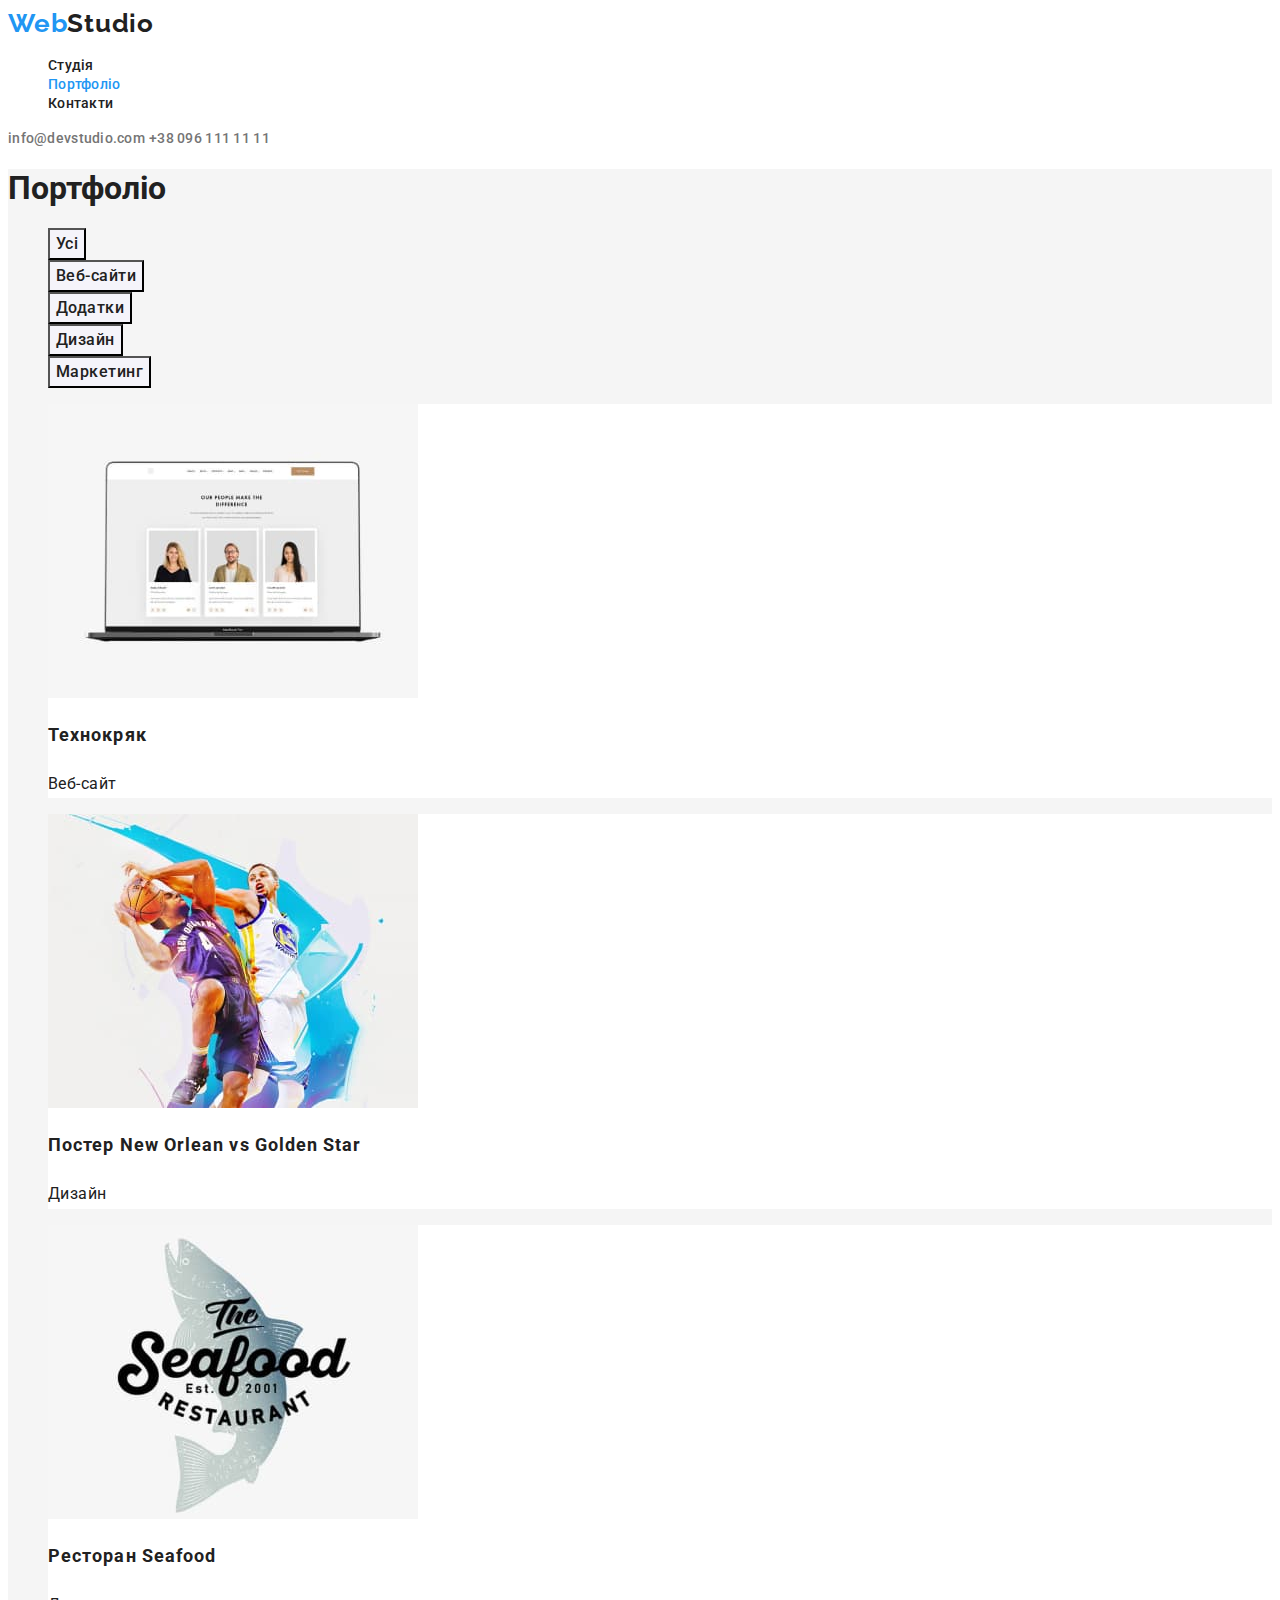
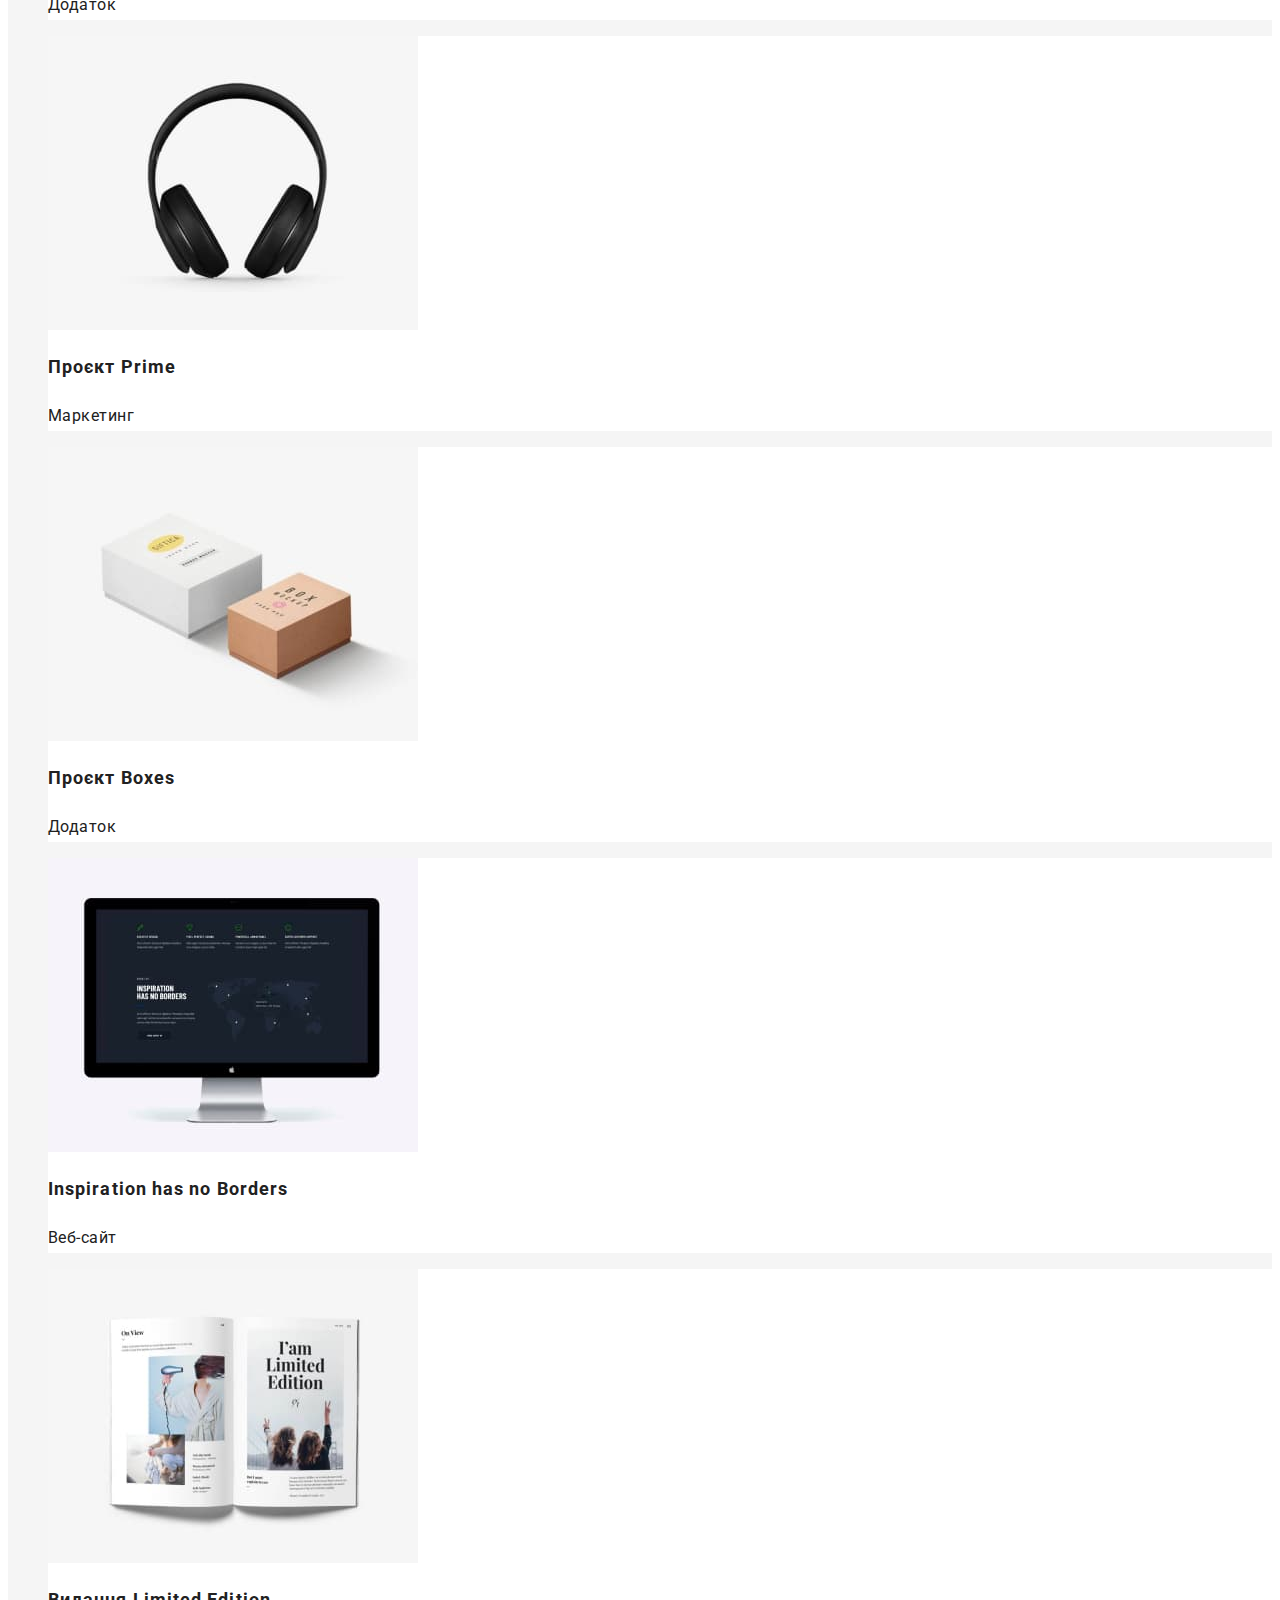
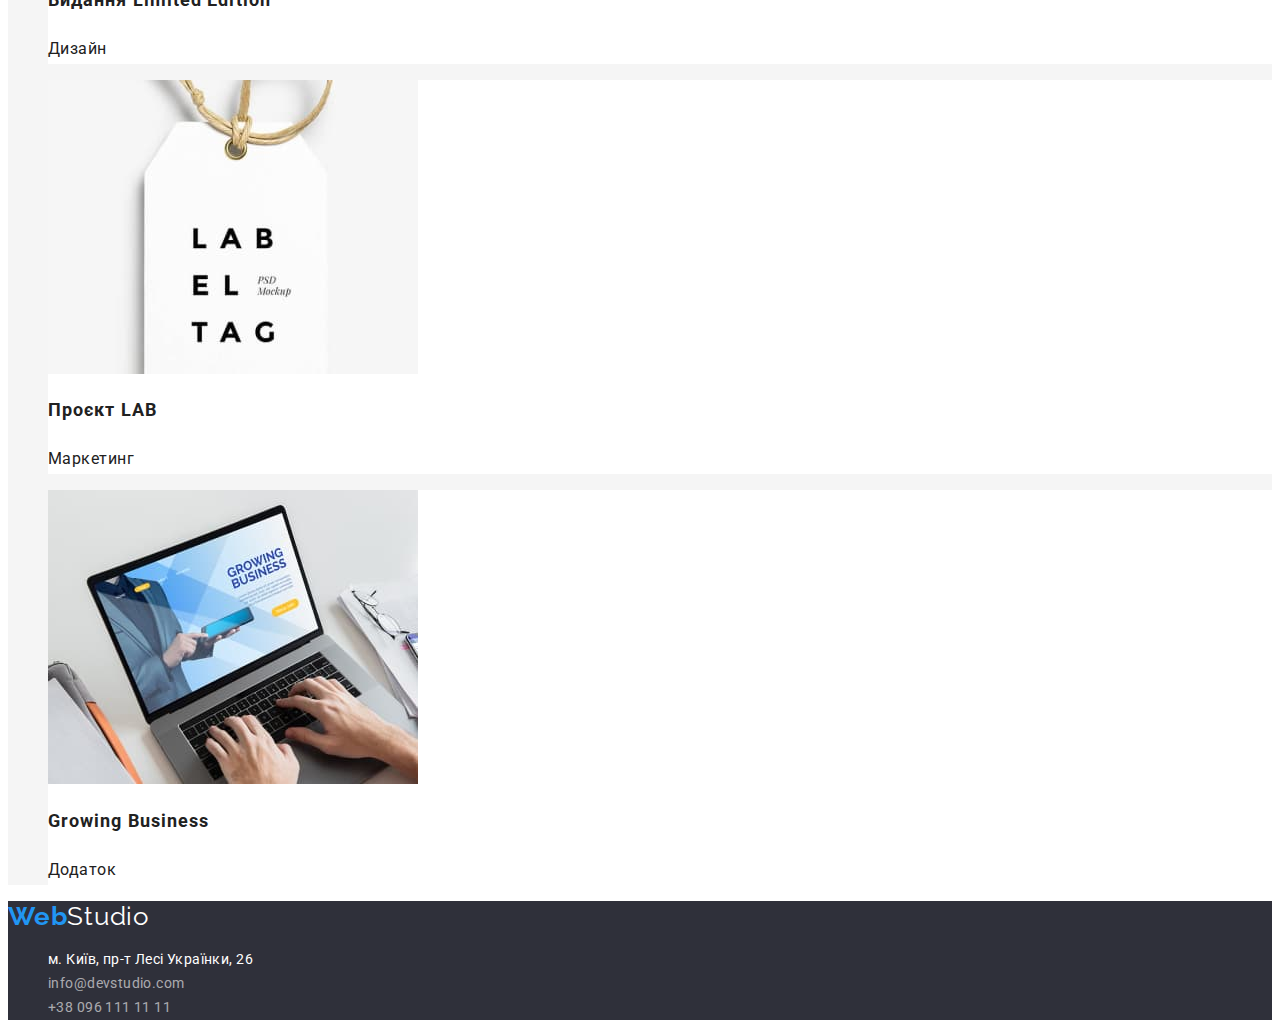
==== portfolio.html @ 48632996 "clone repository" ====
<!DOCTYPE html>
<html lang="uk">
  <head>
    <meta charset="UTF-8" />
    <meta http-equiv="X-UA-Compatible" content="IE=edge" />
    <meta name="viewport" content="width=device-width, initial-scale=1.0" />
    <link rel="preconnect" href="https://fonts.googleapis.com" />
    <link rel="preconnect" href="https://fonts.gstatic.com" crossorigin />
    <link
      href="https://fonts.googleapis.com/css2?family=Raleway:wght@700&family=Roboto:wght@400;500;700;900&display=swap"
      rel="stylesheet"
    />
    <link rel="stylesheet" href="./css/styles.css" />
    <title>Портфоліо</title>
  </head>
  <body>
    <header>
      <nav>
        <a lang="en" class="header-logo link" href="./index.html"
          ><span class="logo">Web</span>Studio</a
        >
        <ul class="list">
          <li><a class="nav-link link" href="./index.html">Студія</a></li>
          <li><a class="nav-link link current" href="./portfolio.html">Портфоліо</a></li>
          <li><a class="nav-link link" href="">Контакти</a></li>
        </ul>
      </nav>
      <a class="header-address link" href="mailto:info@devstudio.com">info@devstudio.com</a>
      <a class="header-address link" href="tel:+380961111111">+38 096 111 11 11</a>
    </header>

    <main>
      <section class="portfolio-page">
        <h1>Портфоліо</h1>
        <ul class="list">
          <li><button class="portfolio-btn" type="button">Усі</button></li>
          <li><button class="portfolio-btn" type="button">Веб-сайти</button></li>
          <li><button class="portfolio-btn" type="button">Додатки</button></li>
          <li><button class="portfolio-btn" type="button">Дизайн</button></li>
          <li><button class="portfolio-btn" type="button">Маркетинг</button></li>
        </ul>

        <ul class="list">
          <li class="portfolio-item">
            <img src="./images/portfolioimg1.jpg" alt="" width="370" />
            <h2 class="portfolio-tittle">Технокряк</h2>
            <p class="portfolio-text">Веб-сайт</p>
          </li>
          <li class="portfolio-item">
            <img src="./images/portfolioimg2.jpg" alt="" width="370" />
            <h2 class="portfolio-tittle">Постер New Orlean vs Golden Star</h2>
            <p class="portfolio-text">Дизайн</p>
          </li>
          <li class="portfolio-item">
            <img src="./images/portfolioimg3.jpg" alt="" width="370" />
            <h2 class="portfolio-tittle">Ресторан Seafood</h2>
            <p class="portfolio-text">Додаток</p>
          </li>
          <li class="portfolio-item">
            <img src="./images/portfolioimg4.jpg" alt="" width="370" />
            <h2 class="portfolio-tittle">Проєкт Prime</h2>
            <p class="portfolio-text">Маркетинг</p>
          </li>
          <li class="portfolio-item">
            <img src="./images/portfolioimg5.jpg" alt="" width="370" />
            <h2 class="portfolio-tittle">Проєкт Boxes</h2>
            <p class="portfolio-text">Додаток</p>
          </li>
          <li class="portfolio-item">
            <img src="./images/portfolioimg6.jpg" alt="" width="370" />
            <h2 class="portfolio-tittle">Inspiration has no Borders</h2>
            <p class="portfolio-text">Веб-сайт</p>
          </li>
          <li class="portfolio-item">
            <img src="./images/portfolioimg7.jpg" alt="" width="370" />
            <h2 class="portfolio-tittle">Видання Limited Edition</h2>
            <p class="portfolio-text">Дизайн</p>
          </li>
          <li class="portfolio-item">
            <img src="./images/portfolioimg8.jpg" alt="" width="370" />
            <h2 class="portfolio-tittle">Проєкт LAB</h2>
            <p class="portfolio-text">Маркетинг</p>
          </li>
          <li class="portfolio-item">
            <img src="./images/portfolioimg9.jpg" alt="" width="370" />
            <h2 class="portfolio-tittle">Growing Business</h2>
            <p class="portfolio-text">Додаток</p>
          </li>
        </ul>
      </section>
    </main>

    <footer class="footer">
      <a lang="en" class="footer-logo link" href="./index.html"
        ><span class="logo">Web</span>Studio</a
      >
      <address>
        <ul class="list">
          <li>
            <a
              class="address link"
              href="https://goo.gl/maps/CPtrU1FHBa2aNyZL9"
              target="_blank"
              rel="noopener noreferrer nofollow"
              >м. Київ, пр-т Лесі Українки, 26</a
            >
          </li>
          <li>
            <a class="contact-link link" href="mailto:info@devstudio.com">info@devstudio.com</a>
          </li>
          <li><a class="contact-link link" href="tel:+380961111111">+38 096 111 11 11</a></li>
        </ul>
      </address>
    </footer>
  </body>
</html>
---- css/styles.css ----
:root {
  --primary-background-color: #ffffff;
  --secondary-background-color: #2f303a;
  --tertiary-background-color: #f5f4fa;

  --primary-text-color: #212121;
  --secondary-text-color: #757575;

  --accent-background-color: #2196f3;
  --accent-text-color: #2196f3;
}

body {
  font-family: 'Roboto', sans-serif;
  background-color: var(--primary-background-color);
  color: var(--primary-text-color);
}

.link {
  text-decoration: none;
}

.list {
  list-style-type: none;
}

/* HEADER */
/* Logo */
.logo {
  font-family: 'Raleway';
  font-weight: 700;
  font-size: 26px;
  line-height: 1.2;
  letter-spacing: 0.03em;
  color: var(--accent-text-color);
}

.header-logo {
  font-family: 'Raleway';
  font-weight: 700;
  font-size: 26px;
  line-height: 1.2;
  letter-spacing: 0.03em;
  color: var(--primary-text-color);
}

/* Nav */
.nav-link {
  font-weight: 500;
  font-size: 14px;
  line-height: 1.14;
  letter-spacing: 0.02em;
  color: var(--primary-text-color);
}

.nav-link:hover,
.nav-link:focus {
  color: var(--accent-text-color);
}

.nav-link.current {
  color: var(--accent-text-color);
}

.header-address {
  font-weight: 500;
  font-size: 14px;
  line-height: 1.14;
  letter-spacing: 0.02em;
  color: var(--secondary-text-color);
}

.header-address:hover,
.header-address:focus {
  color: var(--accent-text-color);
}

/* MAIN */
.title {
  font-size: 36px;
  line-height: 1.17;
  text-align: center;
  letter-spacing: 0.03em;
}

/* Hero selection */
.hero {
  background-color: var(--secondary-background-color);
}

.hero-title {
  font-weight: 900;
  font-size: 44px;
  line-height: 1.36;
  text-align: center;
  letter-spacing: 0.06em;
  color: #ffffff;
}

.hero-button {
  font-family: 'Roboto';
  font-weight: 700;
  font-size: 16px;
  line-height: 1.87;
  align-items: center;
  text-align: center;
  letter-spacing: 0.06em;
  background-color: var(--accent-background-color);
  color: #ffffff;
  cursor: pointer;
}

/* Features */
.list-title {
  font-size: 14px;
  line-height: 1.14;
  letter-spacing: 0.03em;
  color: var(--primary-text-color);
}

.list-text {
  font-size: 14px;
  line-height: 1.7;
  letter-spacing: 0.03em;
  color: var(--secondary-text-color);
}

/* Team */
.team {
  background-color: var(--tertiary-background-color);
}

.item {
  background-color: var(--primary-background-color);
}

.item-title {
  font-weight: 500;
  font-size: 16px;
  line-height: 1.19;
  text-align: center;
  letter-spacing: 0.03em;
  color: var(--primary-text-color);
}

.item-text {
  font-size: 16px;
  line-height: 1.19;
  text-align: center;
  letter-spacing: 0.03em;
  color: var(--secondary-text-color);
}

/* FOOTER */
.footer {
  background-color: var(--secondary-background-color);
}

/* Logo */
.footer-logo {
  font-family: 'Raleway';
  font-size: 26px;
  line-height: 1.2;
  letter-spacing: 0.03em;
  color: #ffffff;
}

/* Address */
.address {
  font-style: normal;
  font-size: 14px;
  line-height: 1.7;
  letter-spacing: 0.03em;
  color: #ffffff;
}

.contact-link {
  font-family: 'Roboto';
  font-style: normal;
  font-weight: 400;
  font-size: 14px;
  line-height: 1.7;
  letter-spacing: 0.03em;
  color: rgba(255, 255, 255, 0.6);
}
.contact-link:hover,
.contact-link:focus {
  font-style: normal;
  font-size: 14px;
  line-height: 1.7;
  letter-spacing: 0.03em;
  color: var(--accent-text-color);
}

/* PORTFOLIO-PAGE */
.portfolio-page {
  background-color: #f5f5f5;
}

/* portf-btn */
.portfolio-btn {
  font-family: 'Roboto';
  font-weight: 500;
  font-size: 16px;
  line-height: 1.62;
  text-align: center;
  letter-spacing: 0.03em;
  background-color: #f5f4fa;
  color: var(--primary-text-color);
  cursor: pointer;
}

.portfolio-btn:hover,
.portfolio-btn:focus {
  font-size: 16px;
  line-height: 1.62;
  text-align: center;
  letter-spacing: 0.03em;
  background-color: var(--accent-background-color);
  color: #ffffff;
  cursor: pointer;
}

.portfolio-item {
  background-color: var(--primary-background-color);
}

.portfolio-tittle {
  font-size: 18px;
  line-height: 2;
  letter-spacing: 0.06em;
}

.portfolio-text {
  font-size: 16px;
  line-height: 1.87;
  letter-spacing: 0.03em;
}
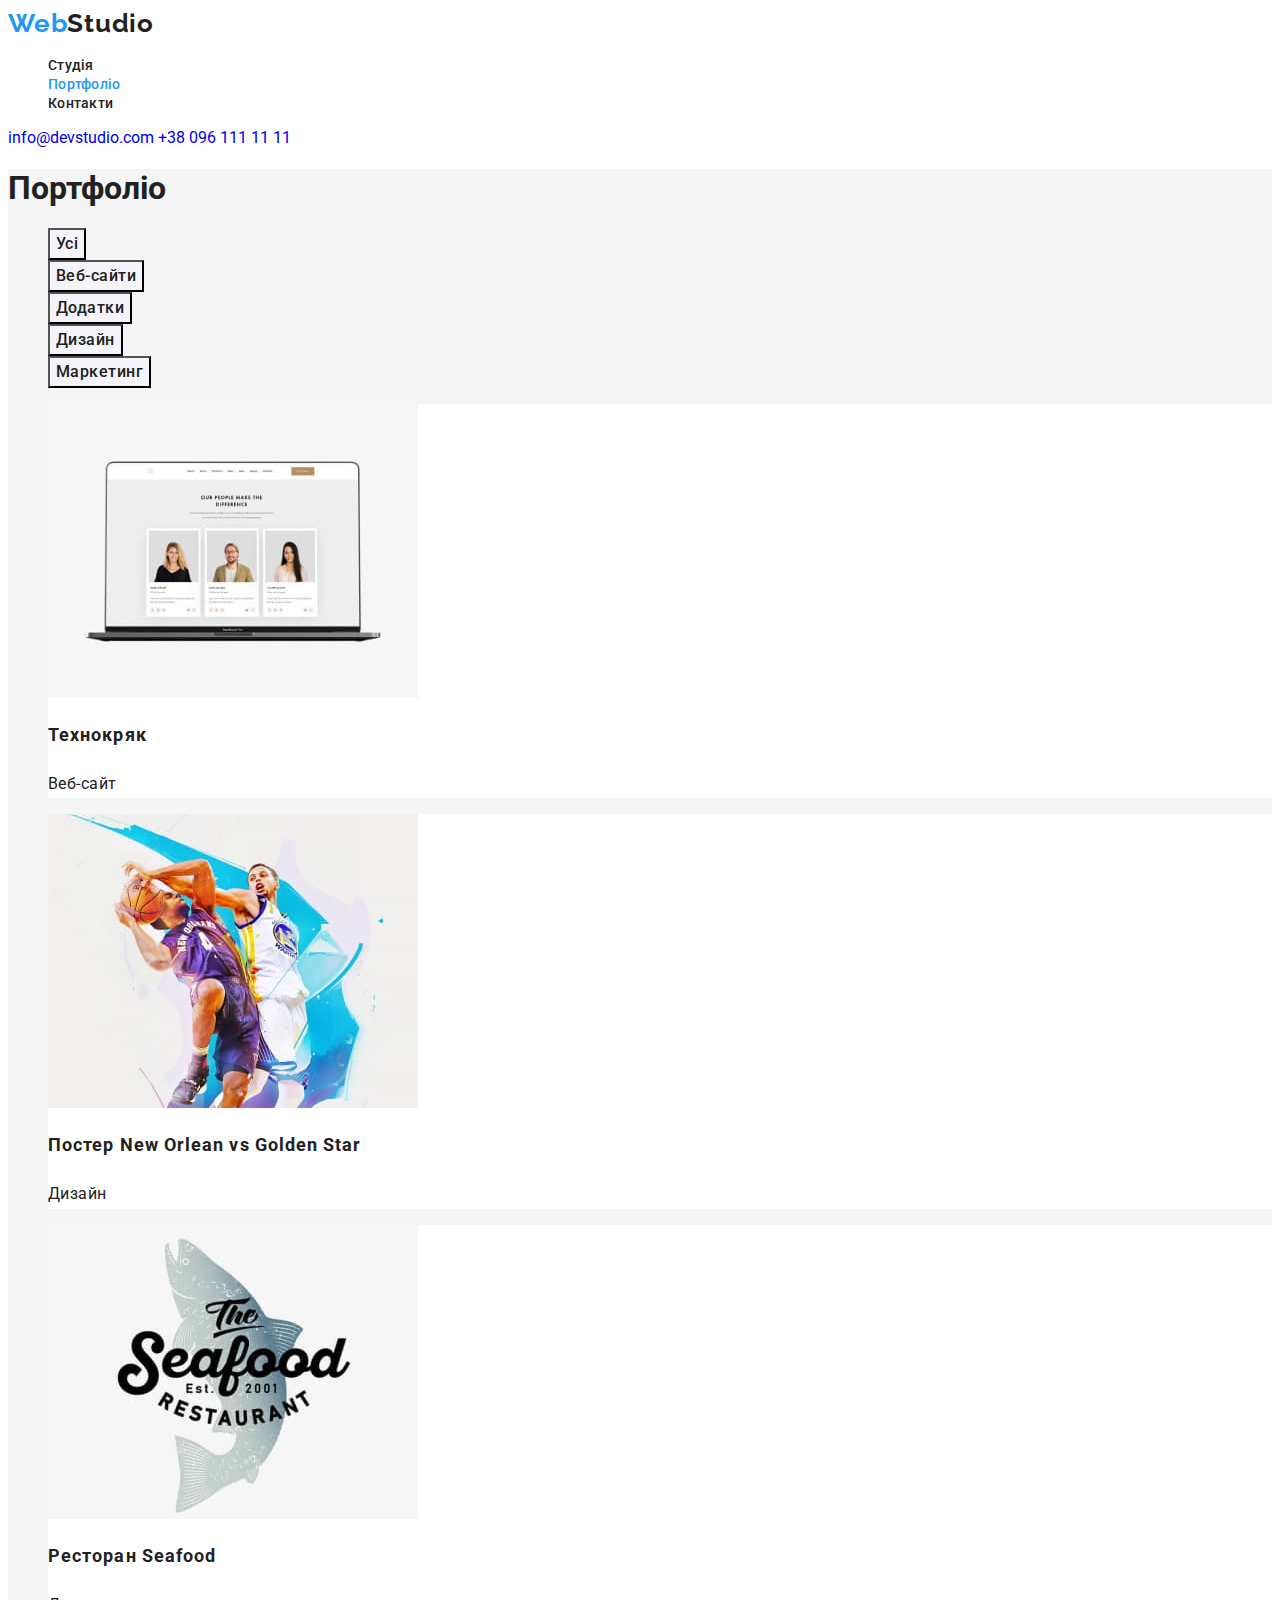
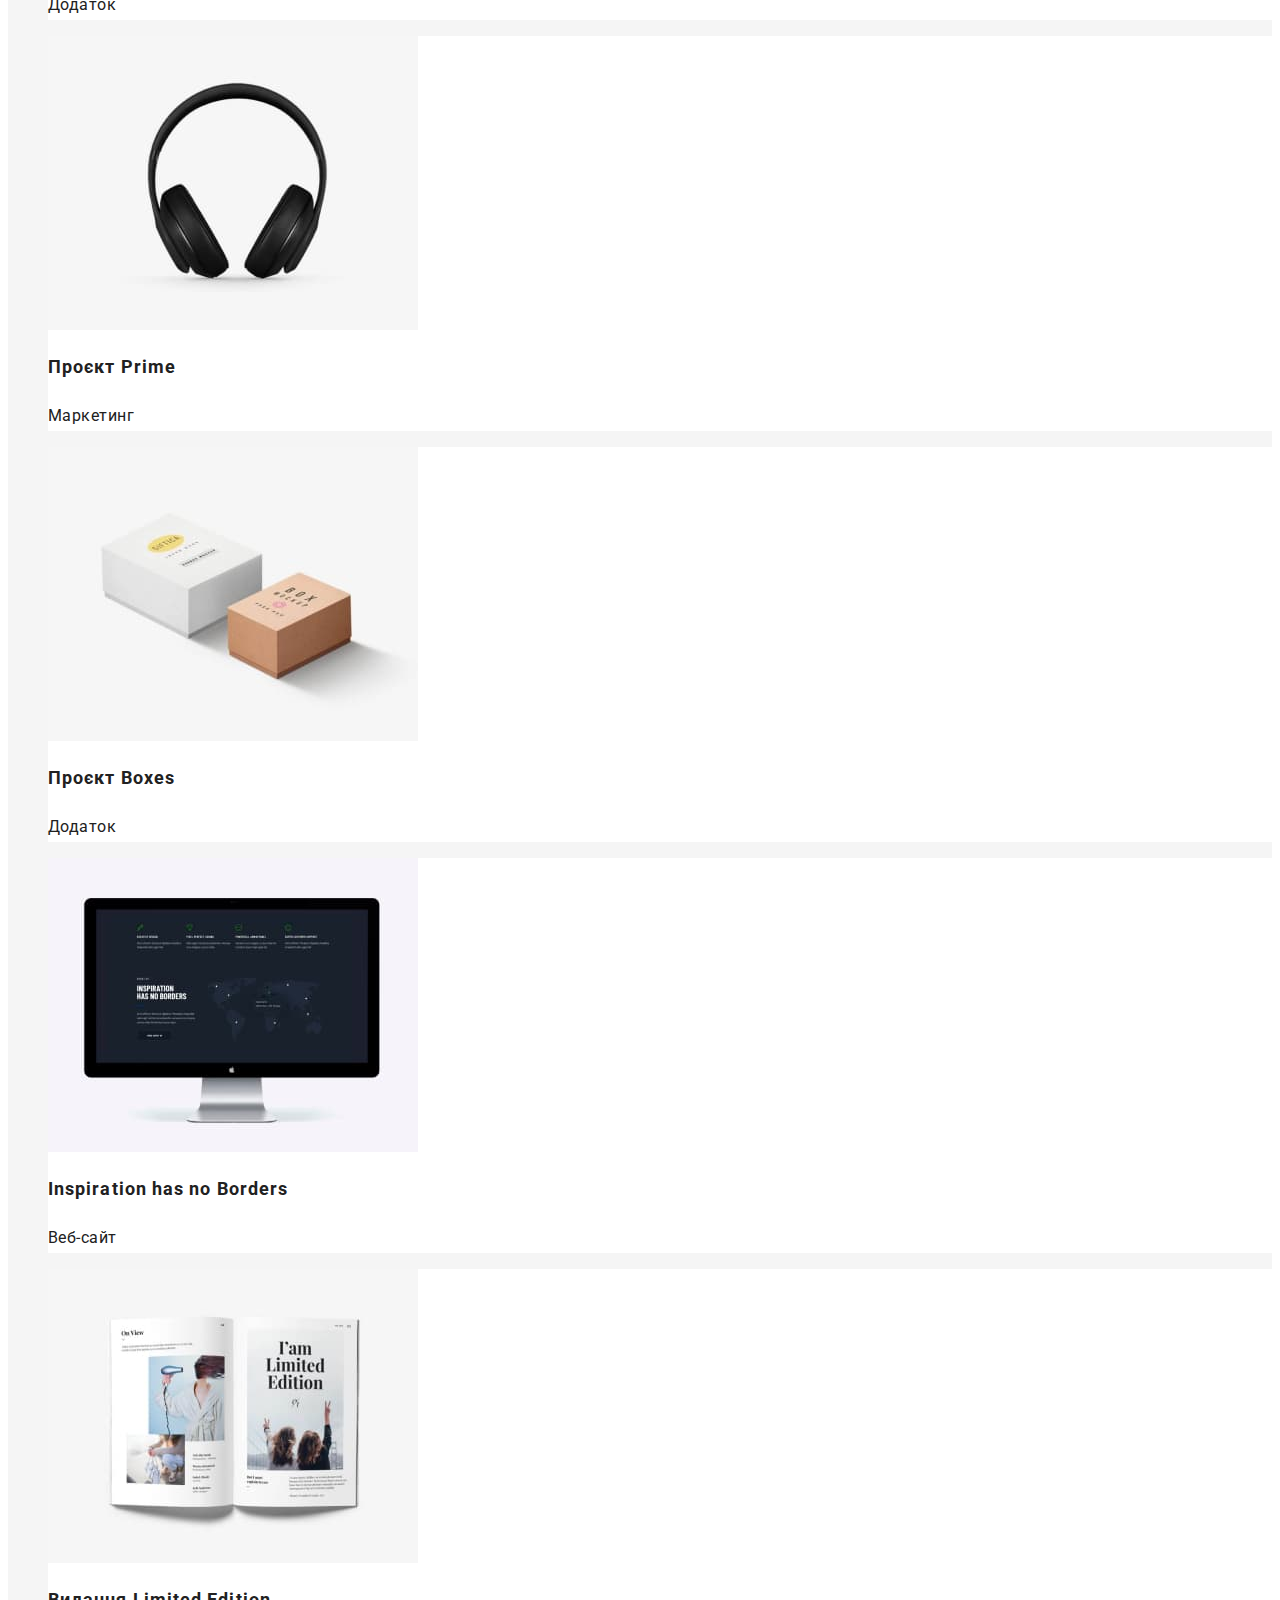
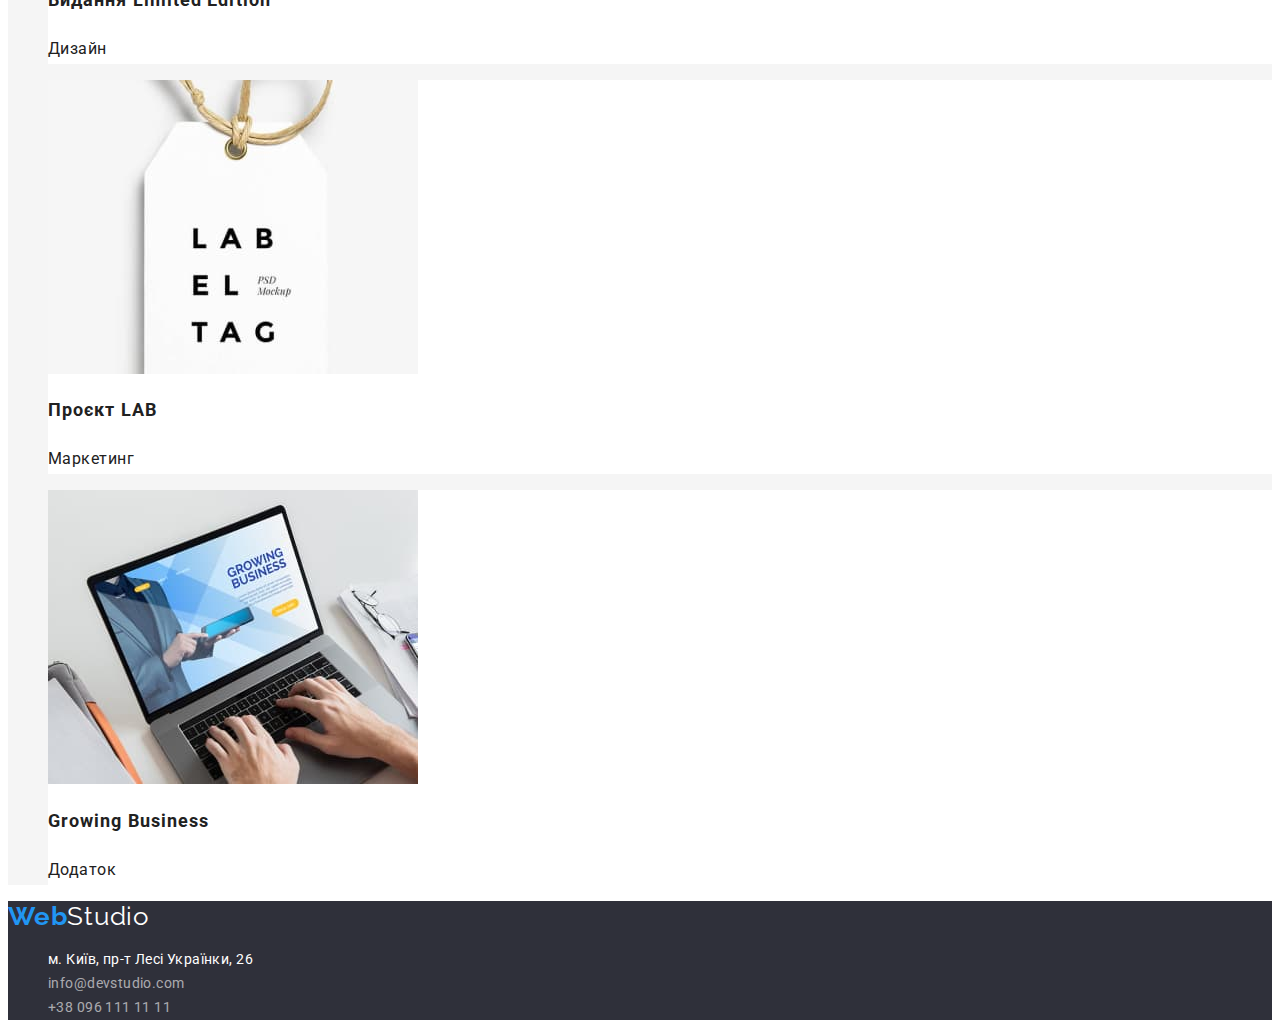
==== commit 92e276ce: "add link(normalize)" ====
--- a/portfolio.html
+++ b/portfolio.html
@@ -1,116 +1,111 @@
 <!DOCTYPE html>
 <html lang="uk">
-  <head>
-    <meta charset="UTF-8" />
-    <meta http-equiv="X-UA-Compatible" content="IE=edge" />
-    <meta name="viewport" content="width=device-width, initial-scale=1.0" />
-    <link rel="preconnect" href="https://fonts.googleapis.com" />
-    <link rel="preconnect" href="https://fonts.gstatic.com" crossorigin />
-    <link
-      href="https://fonts.googleapis.com/css2?family=Raleway:wght@700&family=Roboto:wght@400;500;700;900&display=swap"
-      rel="stylesheet"
-    />
-    <link rel="stylesheet" href="./css/styles.css" />
-    <title>Портфоліо</title>
-  </head>
-  <body>
-    <header>
-      <nav>
-        <a lang="en" class="header-logo link" href="./index.html"
-          ><span class="logo">Web</span>Studio</a
-        >
-        <ul class="list">
-          <li><a class="nav-link link" href="./index.html">Студія</a></li>
-          <li><a class="nav-link link current" href="./portfolio.html">Портфоліо</a></li>
-          <li><a class="nav-link link" href="">Контакти</a></li>
-        </ul>
-      </nav>
-      <a class="header-address link" href="mailto:info@devstudio.com">info@devstudio.com</a>
-      <a class="header-address link" href="tel:+380961111111">+38 096 111 11 11</a>
-    </header>
 
-    <main>
-      <section class="portfolio-page">
-        <h1>Портфоліо</h1>
-        <ul class="list">
-          <li><button class="portfolio-btn" type="button">Усі</button></li>
-          <li><button class="portfolio-btn" type="button">Веб-сайти</button></li>
-          <li><button class="portfolio-btn" type="button">Додатки</button></li>
-          <li><button class="portfolio-btn" type="button">Дизайн</button></li>
-          <li><button class="portfolio-btn" type="button">Маркетинг</button></li>
-        </ul>
+<head>
+  <meta charset="UTF-8" />
+  <meta http-equiv="X-UA-Compatible" content="IE=edge" />
+  <meta name="viewport" content="width=device-width, initial-scale=1.0" />
+  <link rel="preconnect" href="https://fonts.googleapis.com" />
+  <link rel="preconnect" href="https://fonts.gstatic.com" crossorigin />
+  <link href="https://fonts.googleapis.com/css2?family=Raleway:wght@700&family=Roboto:wght@400;500;700;900&display=swap"
+    rel="stylesheet" />
+  <link rel="stylesheet" href="https://cdnjs.cloudflare.com/ajax/libs/modern-normalize/1.1.0/modern-normalize.min.css"
+    integrity="sha512-wpPYUAdjBVSE4KJnH1VR1HeZfpl1ub8YT/NKx4PuQ5NmX2tKuGu6U/JRp5y+Y8XG2tV+wKQpNHVUX03MfMFn9Q=="
+    crossorigin="anonymous" referrerpolicy="no-referrer" />
+  <link rel="stylesheet" href="./css/styles.css" />
+  <title>Портфоліо</title>
+</head>
 
-        <ul class="list">
-          <li class="portfolio-item">
-            <img src="./images/portfolioimg1.jpg" alt="" width="370" />
-            <h2 class="portfolio-tittle">Технокряк</h2>
-            <p class="portfolio-text">Веб-сайт</p>
-          </li>
-          <li class="portfolio-item">
-            <img src="./images/portfolioimg2.jpg" alt="" width="370" />
-            <h2 class="portfolio-tittle">Постер New Orlean vs Golden Star</h2>
-            <p class="portfolio-text">Дизайн</p>
-          </li>
-          <li class="portfolio-item">
-            <img src="./images/portfolioimg3.jpg" alt="" width="370" />
-            <h2 class="portfolio-tittle">Ресторан Seafood</h2>
-            <p class="portfolio-text">Додаток</p>
-          </li>
-          <li class="portfolio-item">
-            <img src="./images/portfolioimg4.jpg" alt="" width="370" />
-            <h2 class="portfolio-tittle">Проєкт Prime</h2>
-            <p class="portfolio-text">Маркетинг</p>
-          </li>
-          <li class="portfolio-item">
-            <img src="./images/portfolioimg5.jpg" alt="" width="370" />
-            <h2 class="portfolio-tittle">Проєкт Boxes</h2>
-            <p class="portfolio-text">Додаток</p>
-          </li>
-          <li class="portfolio-item">
-            <img src="./images/portfolioimg6.jpg" alt="" width="370" />
-            <h2 class="portfolio-tittle">Inspiration has no Borders</h2>
-            <p class="portfolio-text">Веб-сайт</p>
-          </li>
-          <li class="portfolio-item">
-            <img src="./images/portfolioimg7.jpg" alt="" width="370" />
-            <h2 class="portfolio-tittle">Видання Limited Edition</h2>
-            <p class="portfolio-text">Дизайн</p>
-          </li>
-          <li class="portfolio-item">
-            <img src="./images/portfolioimg8.jpg" alt="" width="370" />
-            <h2 class="portfolio-tittle">Проєкт LAB</h2>
-            <p class="portfolio-text">Маркетинг</p>
-          </li>
-          <li class="portfolio-item">
-            <img src="./images/portfolioimg9.jpg" alt="" width="370" />
-            <h2 class="portfolio-tittle">Growing Business</h2>
-            <p class="portfolio-text">Додаток</p>
-          </li>
-        </ul>
-      </section>
-    </main>
+<body>
+  <header>
+    <nav>
+      <a lang="en" class="header-logo link" href="./index.html"><span class="logo">Web</span>Studio</a>
+      <ul class="list">
+        <li><a class="nav-link link" href="./index.html">Студія</a></li>
+        <li><a class="nav-link link current" href="./portfolio.html">Портфоліо</a></li>
+        <li><a class="nav-link link" href="">Контакти</a></li>
+      </ul>
+    </nav>
+    <a class="header-address link" href="mailto:info@devstudio.com">info@devstudio.com</a>
+    <a class="header-address link" href="tel:+380961111111">+38 096 111 11 11</a>
+  </header>
 
-    <footer class="footer">
-      <a lang="en" class="footer-logo link" href="./index.html"
-        ><span class="logo">Web</span>Studio</a
-      >
-      <address>
-        <ul class="list">
-          <li>
-            <a
-              class="address link"
-              href="https://goo.gl/maps/CPtrU1FHBa2aNyZL9"
-              target="_blank"
-              rel="noopener noreferrer nofollow"
-              >м. Київ, пр-т Лесі Українки, 26</a
-            >
-          </li>
-          <li>
-            <a class="contact-link link" href="mailto:info@devstudio.com">info@devstudio.com</a>
-          </li>
-          <li><a class="contact-link link" href="tel:+380961111111">+38 096 111 11 11</a></li>
-        </ul>
-      </address>
-    </footer>
-  </body>
-</html>
+  <main>
+    <section class="portfolio-page">
+      <h1>Портфоліо</h1>
+      <ul class="list">
+        <li><button class="portfolio-btn" type="button">Усі</button></li>
+        <li><button class="portfolio-btn" type="button">Веб-сайти</button></li>
+        <li><button class="portfolio-btn" type="button">Додатки</button></li>
+        <li><button class="portfolio-btn" type="button">Дизайн</button></li>
+        <li><button class="portfolio-btn" type="button">Маркетинг</button></li>
+      </ul>
+
+      <ul class="list">
+        <li class="portfolio-item">
+          <img src="./images/portfolioimg1.jpg" alt="" width="370" />
+          <h2 class="portfolio-tittle">Технокряк</h2>
+          <p class="portfolio-text">Веб-сайт</p>
+        </li>
+        <li class="portfolio-item">
+          <img src="./images/portfolioimg2.jpg" alt="" width="370" />
+          <h2 class="portfolio-tittle">Постер New Orlean vs Golden Star</h2>
+          <p class="portfolio-text">Дизайн</p>
+        </li>
+        <li class="portfolio-item">
+          <img src="./images/portfolioimg3.jpg" alt="" width="370" />
+          <h2 class="portfolio-tittle">Ресторан Seafood</h2>
+          <p class="portfolio-text">Додаток</p>
+        </li>
+        <li class="portfolio-item">
+          <img src="./images/portfolioimg4.jpg" alt="" width="370" />
+          <h2 class="portfolio-tittle">Проєкт Prime</h2>
+          <p class="portfolio-text">Маркетинг</p>
+        </li>
+        <li class="portfolio-item">
+          <img src="./images/portfolioimg5.jpg" alt="" width="370" />
+          <h2 class="portfolio-tittle">Проєкт Boxes</h2>
+          <p class="portfolio-text">Додаток</p>
+        </li>
+        <li class="portfolio-item">
+          <img src="./images/portfolioimg6.jpg" alt="" width="370" />
+          <h2 class="portfolio-tittle">Inspiration has no Borders</h2>
+          <p class="portfolio-text">Веб-сайт</p>
+        </li>
+        <li class="portfolio-item">
+          <img src="./images/portfolioimg7.jpg" alt="" width="370" />
+          <h2 class="portfolio-tittle">Видання Limited Edition</h2>
+          <p class="portfolio-text">Дизайн</p>
+        </li>
+        <li class="portfolio-item">
+          <img src="./images/portfolioimg8.jpg" alt="" width="370" />
+          <h2 class="portfolio-tittle">Проєкт LAB</h2>
+          <p class="portfolio-text">Маркетинг</p>
+        </li>
+        <li class="portfolio-item">
+          <img src="./images/portfolioimg9.jpg" alt="" width="370" />
+          <h2 class="portfolio-tittle">Growing Business</h2>
+          <p class="portfolio-text">Додаток</p>
+        </li>
+      </ul>
+    </section>
+  </main>
+
+  <footer class="footer">
+    <a lang="en" class="footer-logo link" href="./index.html"><span class="logo">Web</span>Studio</a>
+    <address>
+      <ul class="list">
+        <li>
+          <a class="address link" href="https://goo.gl/maps/CPtrU1FHBa2aNyZL9" target="_blank"
+            rel="noopener noreferrer nofollow">м. Київ, пр-т Лесі Українки, 26</a>
+        </li>
+        <li>
+          <a class="contact-link link" href="mailto:info@devstudio.com">info@devstudio.com</a>
+        </li>
+        <li><a class="contact-link link" href="tel:+380961111111">+38 096 111 11 11</a></li>
+      </ul>
+    </address>
+  </footer>
+</body>
+
+</html>--- a/css/styles.css
+++ b/css/styles.css
@@ -62,7 +62,7 @@
   color: var(--accent-text-color);
 }
 
-.header-address {
+.header-address .address {
   font-weight: 500;
   font-size: 14px;
   line-height: 1.14;
@@ -70,8 +70,8 @@
   color: var(--secondary-text-color);
 }
 
-.header-address:hover,
-.header-address:focus {
+.header-address .address:hover,
+.header-address .address:focus {
   color: var(--accent-text-color);
 }
 
@@ -183,6 +183,7 @@
   letter-spacing: 0.03em;
   color: rgba(255, 255, 255, 0.6);
 }
+
 .contact-link:hover,
 .contact-link:focus {
   font-style: normal;
@@ -235,4 +236,4 @@
   font-size: 16px;
   line-height: 1.87;
   letter-spacing: 0.03em;
-}
+}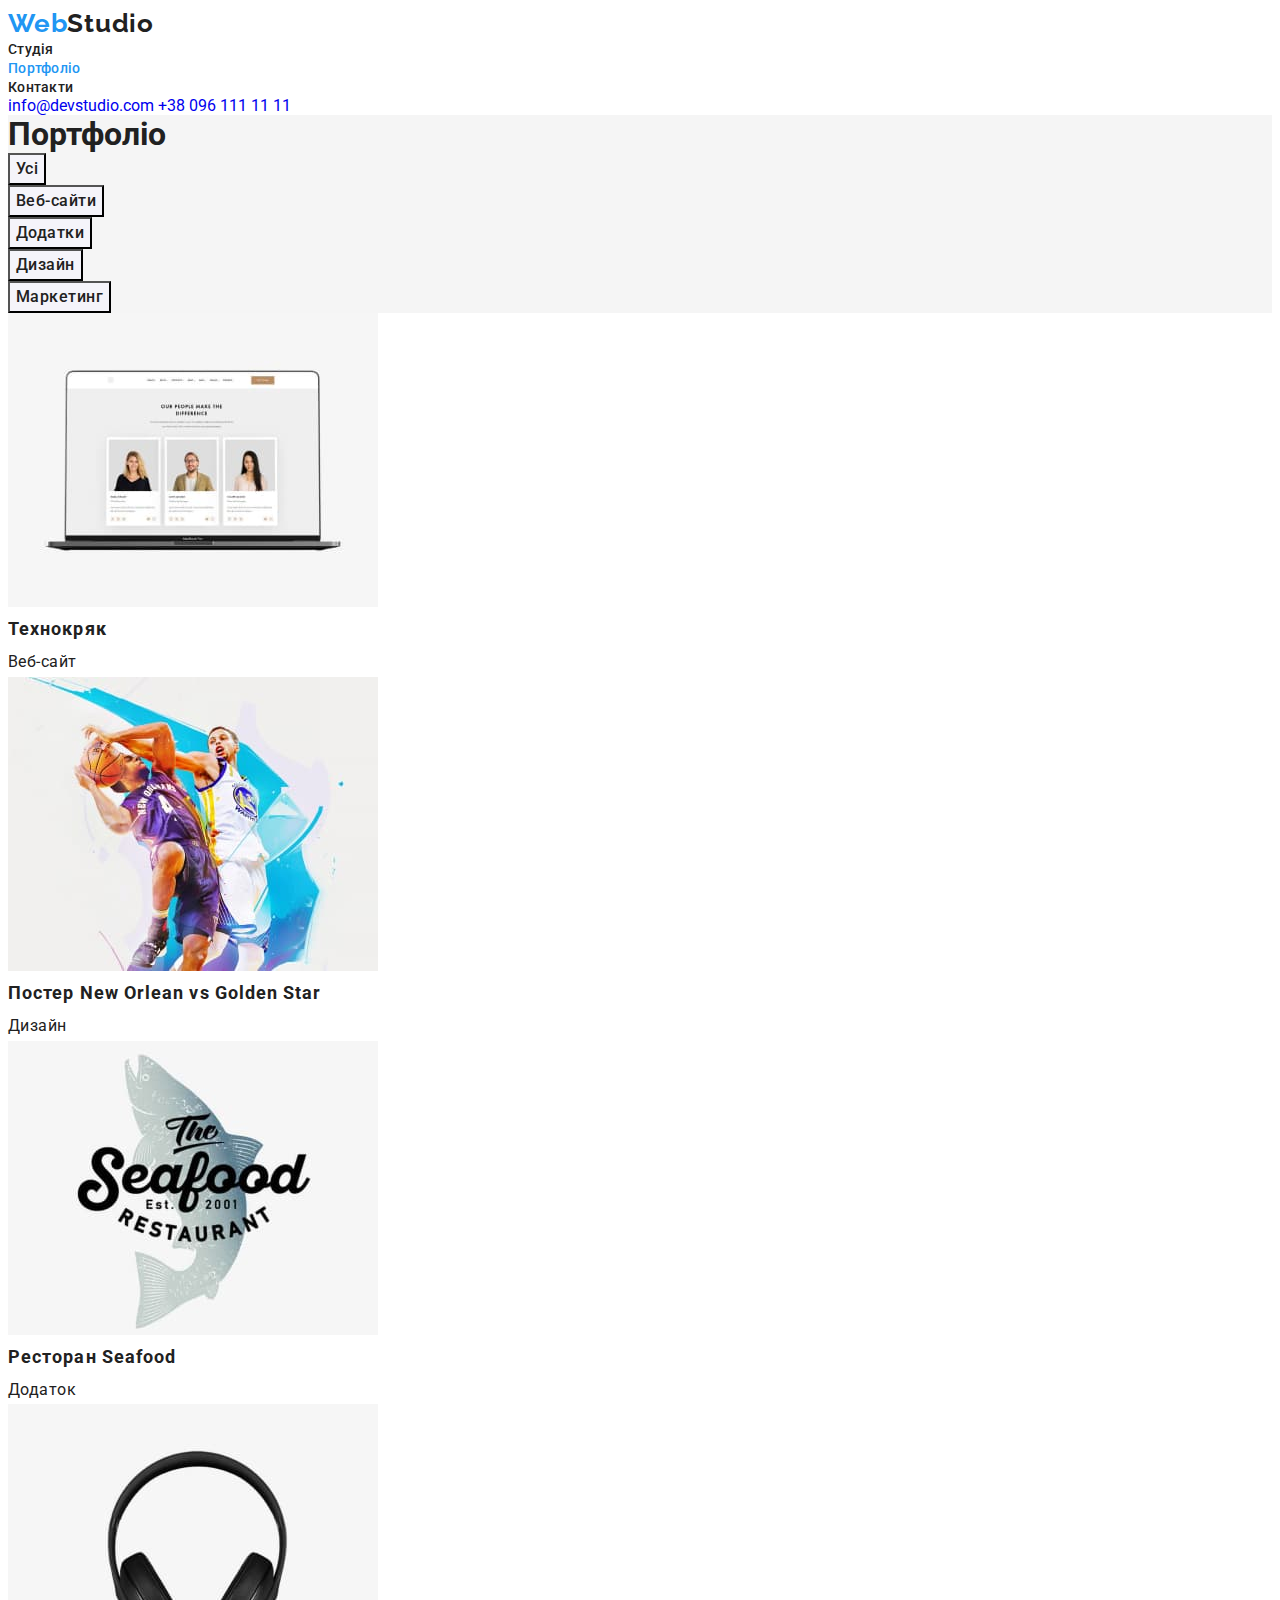
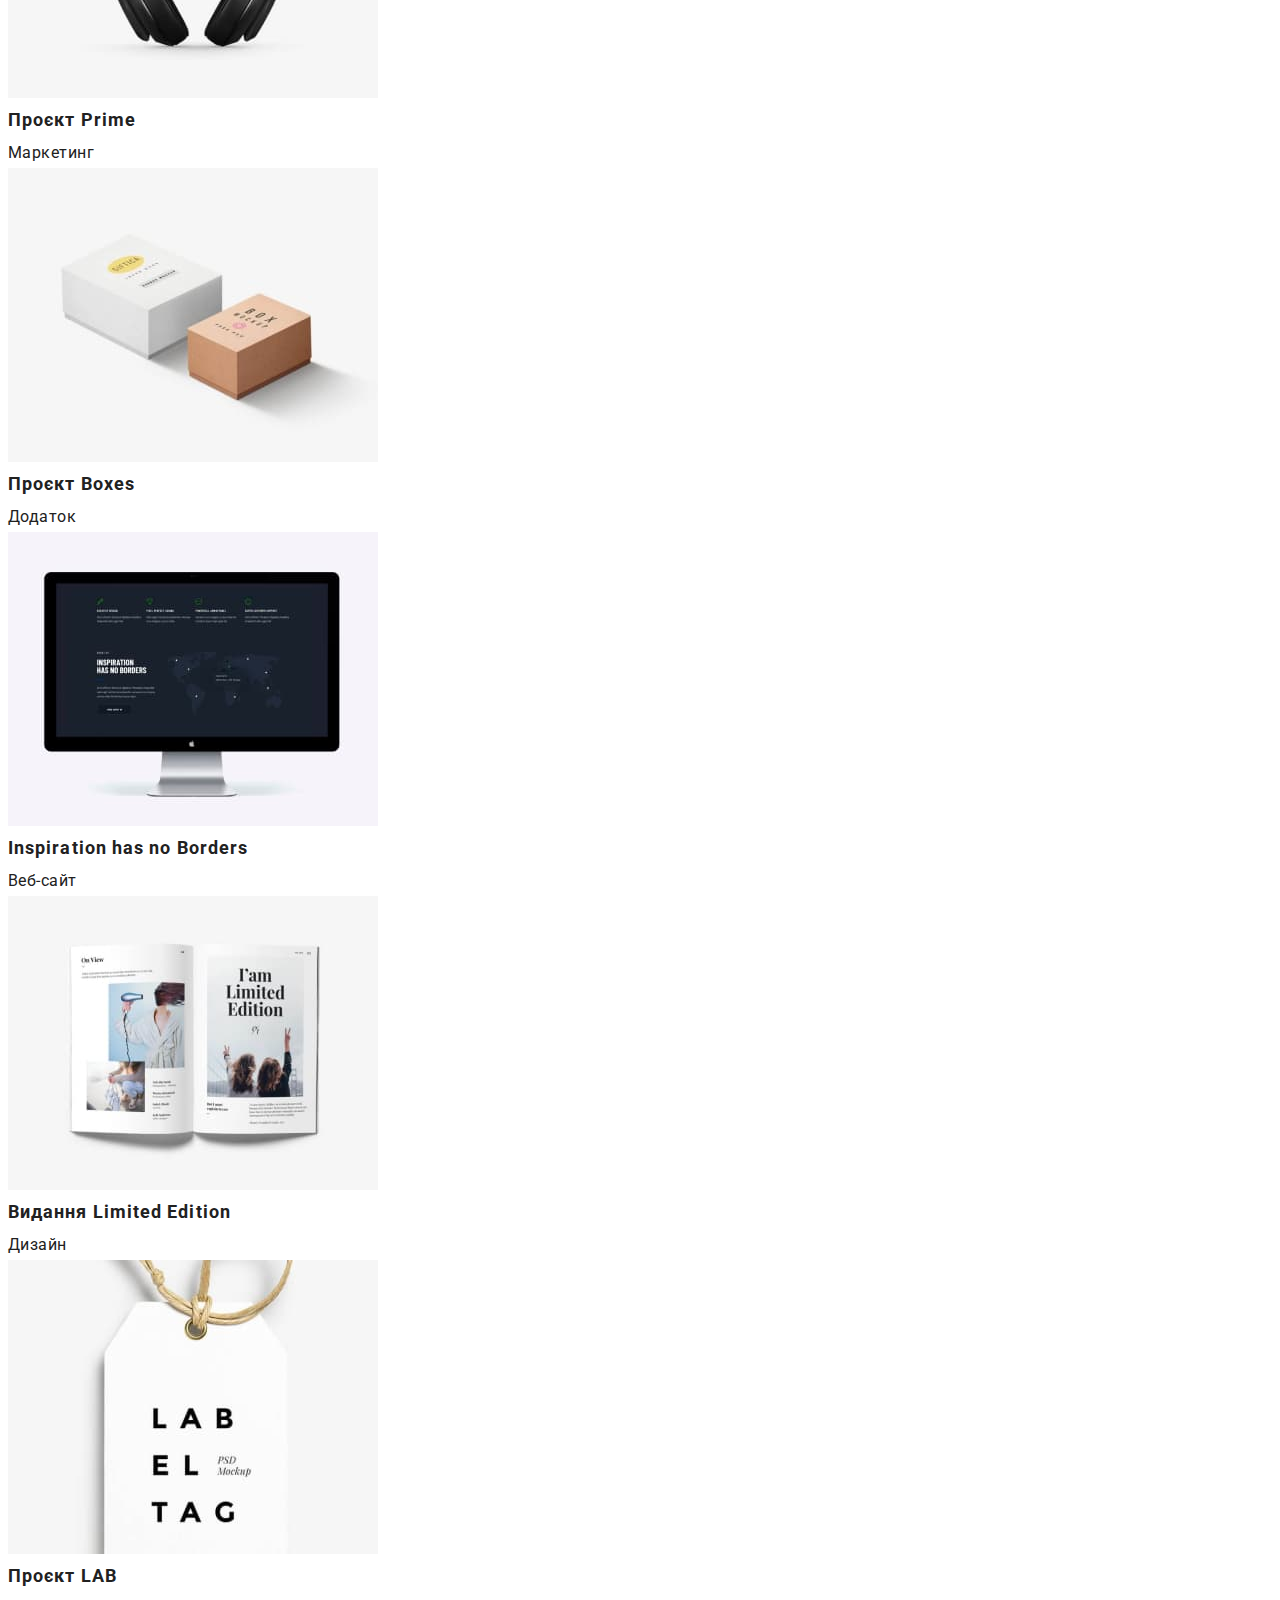
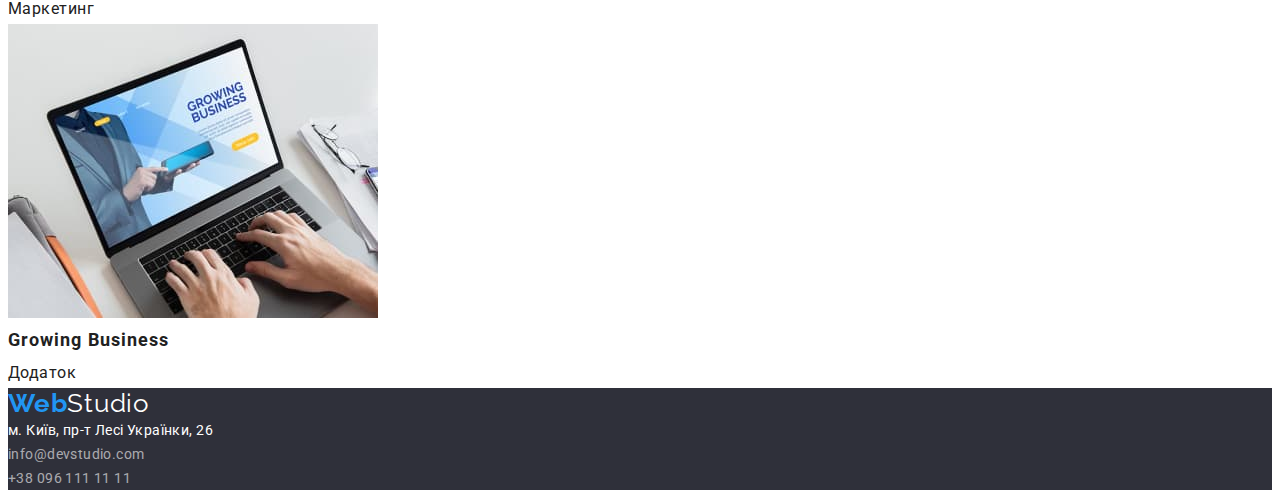
==== commit 8dd12faf: "add container for all section" ====
--- a/portfolio.html
+++ b/portfolio.html
@@ -18,93 +18,99 @@
 
 <body>
   <header>
-    <nav>
-      <a lang="en" class="header-logo link" href="./index.html"><span class="logo">Web</span>Studio</a>
-      <ul class="list">
-        <li><a class="nav-link link" href="./index.html">Студія</a></li>
-        <li><a class="nav-link link current" href="./portfolio.html">Портфоліо</a></li>
-        <li><a class="nav-link link" href="">Контакти</a></li>
-      </ul>
-    </nav>
-    <a class="header-address link" href="mailto:info@devstudio.com">info@devstudio.com</a>
-    <a class="header-address link" href="tel:+380961111111">+38 096 111 11 11</a>
+    <div class="container">
+      <nav>
+        <a lang="en" class="header-logo link" href="./index.html"><span class="logo">Web</span>Studio</a>
+        <ul class="list">
+          <li><a class="nav-link link" href="./index.html">Студія</a></li>
+          <li><a class="nav-link link current" href="./portfolio.html">Портфоліо</a></li>
+          <li><a class="nav-link link" href="">Контакти</a></li>
+        </ul>
+      </nav>
+      <a class="header-address link" href="mailto:info@devstudio.com">info@devstudio.com</a>
+      <a class="header-address link" href="tel:+380961111111">+38 096 111 11 11</a>
+    </div>
   </header>
 
   <main>
     <section class="portfolio-page">
-      <h1>Портфоліо</h1>
-      <ul class="list">
-        <li><button class="portfolio-btn" type="button">Усі</button></li>
-        <li><button class="portfolio-btn" type="button">Веб-сайти</button></li>
-        <li><button class="portfolio-btn" type="button">Додатки</button></li>
-        <li><button class="portfolio-btn" type="button">Дизайн</button></li>
-        <li><button class="portfolio-btn" type="button">Маркетинг</button></li>
-      </ul>
+      <div class="container">
+        <h1>Портфоліо</h1>
+        <ul class="list">
+          <li><button class="portfolio-btn" type="button">Усі</button></li>
+          <li><button class="portfolio-btn" type="button">Веб-сайти</button></li>
+          <li><button class="portfolio-btn" type="button">Додатки</button></li>
+          <li><button class="portfolio-btn" type="button">Дизайн</button></li>
+          <li><button class="portfolio-btn" type="button">Маркетинг</button></li>
+        </ul>
 
-      <ul class="list">
-        <li class="portfolio-item">
-          <img src="./images/portfolioimg1.jpg" alt="" width="370" />
-          <h2 class="portfolio-tittle">Технокряк</h2>
-          <p class="portfolio-text">Веб-сайт</p>
-        </li>
-        <li class="portfolio-item">
-          <img src="./images/portfolioimg2.jpg" alt="" width="370" />
-          <h2 class="portfolio-tittle">Постер New Orlean vs Golden Star</h2>
-          <p class="portfolio-text">Дизайн</p>
-        </li>
-        <li class="portfolio-item">
-          <img src="./images/portfolioimg3.jpg" alt="" width="370" />
-          <h2 class="portfolio-tittle">Ресторан Seafood</h2>
-          <p class="portfolio-text">Додаток</p>
-        </li>
-        <li class="portfolio-item">
-          <img src="./images/portfolioimg4.jpg" alt="" width="370" />
-          <h2 class="portfolio-tittle">Проєкт Prime</h2>
-          <p class="portfolio-text">Маркетинг</p>
-        </li>
-        <li class="portfolio-item">
-          <img src="./images/portfolioimg5.jpg" alt="" width="370" />
-          <h2 class="portfolio-tittle">Проєкт Boxes</h2>
-          <p class="portfolio-text">Додаток</p>
-        </li>
-        <li class="portfolio-item">
-          <img src="./images/portfolioimg6.jpg" alt="" width="370" />
-          <h2 class="portfolio-tittle">Inspiration has no Borders</h2>
-          <p class="portfolio-text">Веб-сайт</p>
-        </li>
-        <li class="portfolio-item">
-          <img src="./images/portfolioimg7.jpg" alt="" width="370" />
-          <h2 class="portfolio-tittle">Видання Limited Edition</h2>
-          <p class="portfolio-text">Дизайн</p>
-        </li>
-        <li class="portfolio-item">
-          <img src="./images/portfolioimg8.jpg" alt="" width="370" />
-          <h2 class="portfolio-tittle">Проєкт LAB</h2>
-          <p class="portfolio-text">Маркетинг</p>
-        </li>
-        <li class="portfolio-item">
-          <img src="./images/portfolioimg9.jpg" alt="" width="370" />
-          <h2 class="portfolio-tittle">Growing Business</h2>
-          <p class="portfolio-text">Додаток</p>
-        </li>
-      </ul>
+        <ul class="list">
+          <li class="portfolio-item">
+            <img src="./images/portfolioimg1.jpg" alt="" width="370" />
+            <h2 class="portfolio-tittle">Технокряк</h2>
+            <p class="portfolio-text">Веб-сайт</p>
+          </li>
+          <li class="portfolio-item">
+            <img src="./images/portfolioimg2.jpg" alt="" width="370" />
+            <h2 class="portfolio-tittle">Постер New Orlean vs Golden Star</h2>
+            <p class="portfolio-text">Дизайн</p>
+          </li>
+          <li class="portfolio-item">
+            <img src="./images/portfolioimg3.jpg" alt="" width="370" />
+            <h2 class="portfolio-tittle">Ресторан Seafood</h2>
+            <p class="portfolio-text">Додаток</p>
+          </li>
+          <li class="portfolio-item">
+            <img src="./images/portfolioimg4.jpg" alt="" width="370" />
+            <h2 class="portfolio-tittle">Проєкт Prime</h2>
+            <p class="portfolio-text">Маркетинг</p>
+          </li>
+          <li class="portfolio-item">
+            <img src="./images/portfolioimg5.jpg" alt="" width="370" />
+            <h2 class="portfolio-tittle">Проєкт Boxes</h2>
+            <p class="portfolio-text">Додаток</p>
+          </li>
+          <li class="portfolio-item">
+            <img src="./images/portfolioimg6.jpg" alt="" width="370" />
+            <h2 class="portfolio-tittle">Inspiration has no Borders</h2>
+            <p class="portfolio-text">Веб-сайт</p>
+          </li>
+          <li class="portfolio-item">
+            <img src="./images/portfolioimg7.jpg" alt="" width="370" />
+            <h2 class="portfolio-tittle">Видання Limited Edition</h2>
+            <p class="portfolio-text">Дизайн</p>
+          </li>
+          <li class="portfolio-item">
+            <img src="./images/portfolioimg8.jpg" alt="" width="370" />
+            <h2 class="portfolio-tittle">Проєкт LAB</h2>
+            <p class="portfolio-text">Маркетинг</p>
+          </li>
+          <li class="portfolio-item">
+            <img src="./images/portfolioimg9.jpg" alt="" width="370" />
+            <h2 class="portfolio-tittle">Growing Business</h2>
+            <p class="portfolio-text">Додаток</p>
+          </li>
+        </ul>
+      </div>
     </section>
   </main>
 
   <footer class="footer">
-    <a lang="en" class="footer-logo link" href="./index.html"><span class="logo">Web</span>Studio</a>
-    <address>
-      <ul class="list">
-        <li>
-          <a class="address link" href="https://goo.gl/maps/CPtrU1FHBa2aNyZL9" target="_blank"
-            rel="noopener noreferrer nofollow">м. Київ, пр-т Лесі Українки, 26</a>
-        </li>
-        <li>
-          <a class="contact-link link" href="mailto:info@devstudio.com">info@devstudio.com</a>
-        </li>
-        <li><a class="contact-link link" href="tel:+380961111111">+38 096 111 11 11</a></li>
-      </ul>
-    </address>
+    <div class="container">
+      <a lang="en" class="footer-logo link" href="./index.html"><span class="logo">Web</span>Studio</a>
+      <address>
+        <ul class="list">
+          <li>
+            <a class="address link" href="https://goo.gl/maps/CPtrU1FHBa2aNyZL9" target="_blank"
+              rel="noopener noreferrer nofollow">м. Київ, пр-т Лесі Українки, 26</a>
+          </li>
+          <li>
+            <a class="contact-link link" href="mailto:info@devstudio.com">info@devstudio.com</a>
+          </li>
+          <li><a class="contact-link link" href="tel:+380961111111">+38 096 111 11 11</a></li>
+        </ul>
+      </address>
+    </div>
   </footer>
 </body>
 
--- a/css/styles.css
+++ b/css/styles.css
@@ -14,6 +14,15 @@
   font-family: 'Roboto', sans-serif;
   background-color: var(--primary-background-color);
   color: var(--primary-text-color);
+}
+
+h1,
+h2,
+h3,
+ul,
+p {
+  margin: 0;
+  padding: 0;
 }
 
 .link {
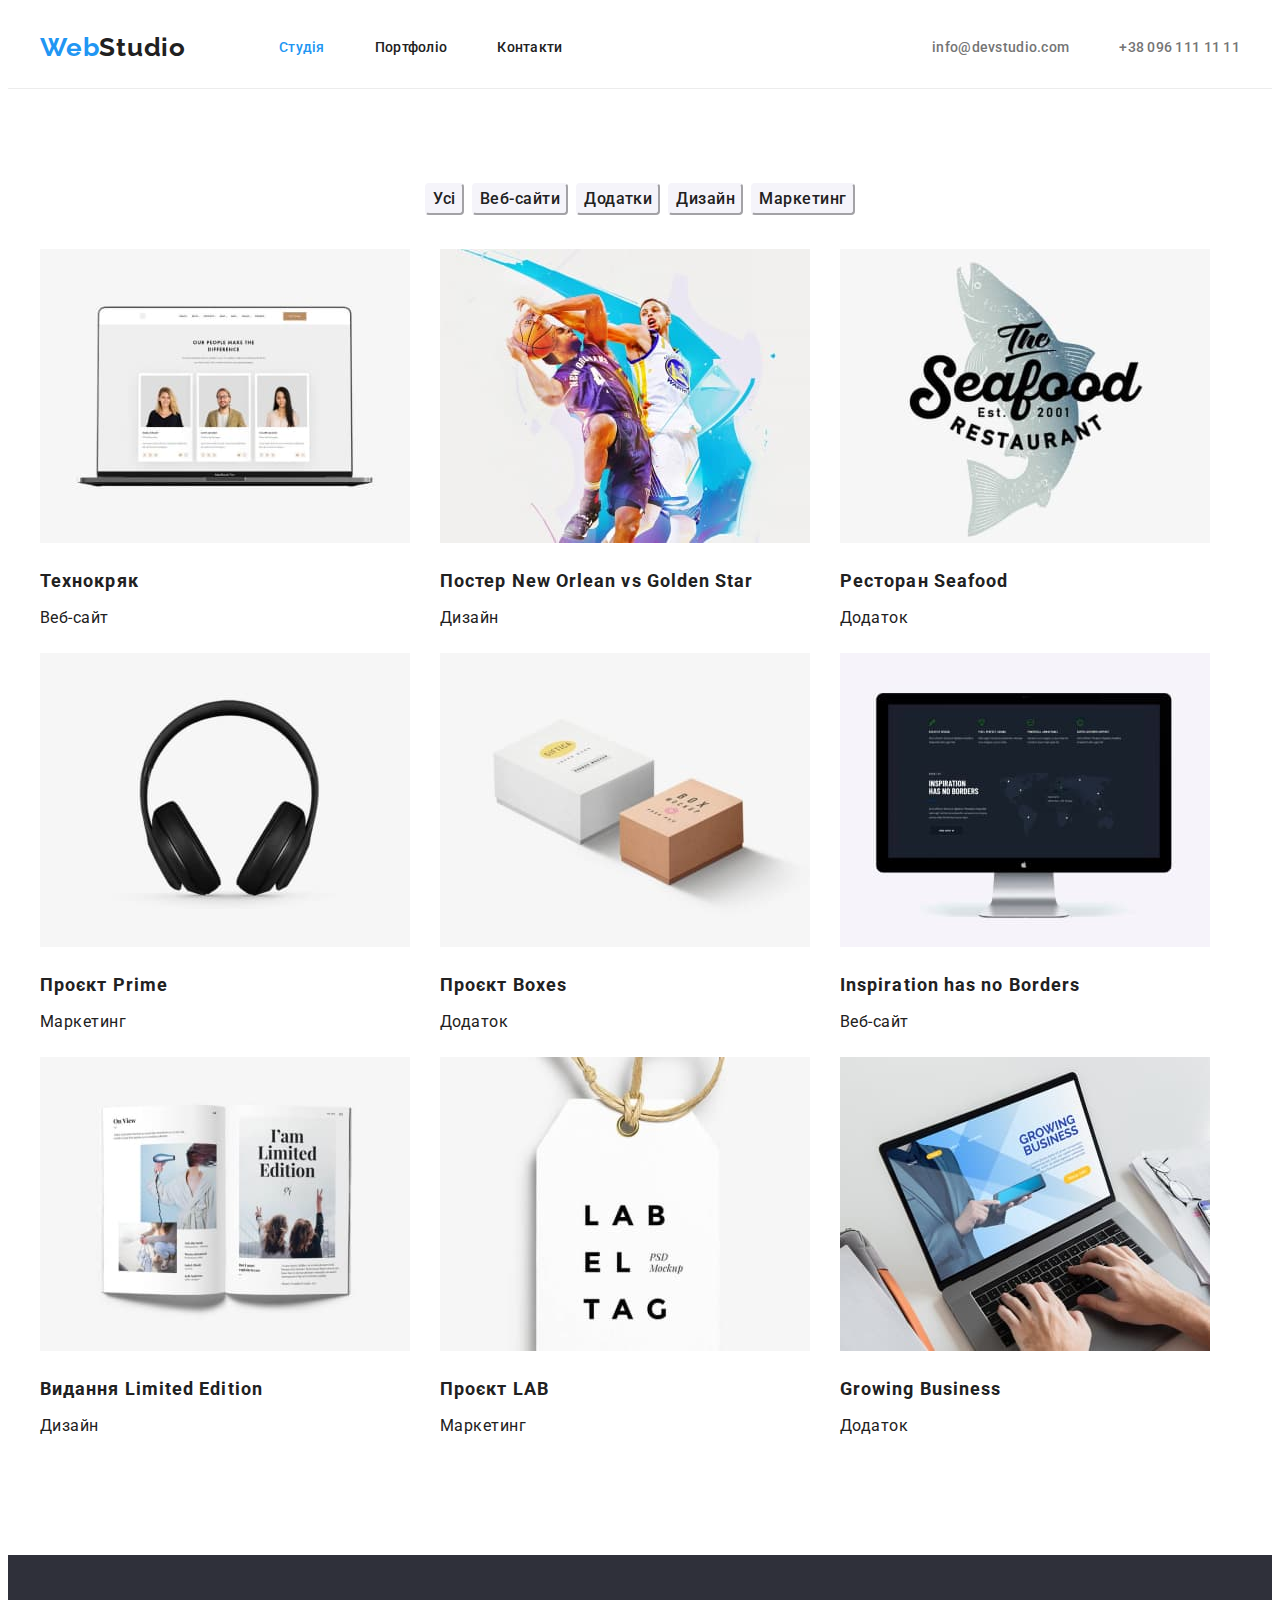
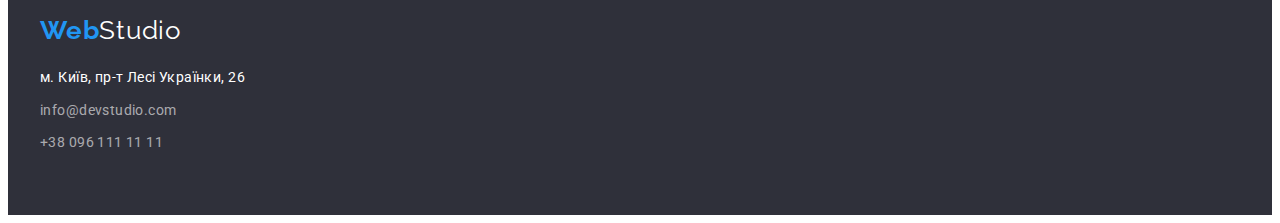
==== commit e360a433: "add flex for portfolio" ====
--- a/portfolio.html
+++ b/portfolio.html
@@ -17,97 +17,119 @@
 </head>
 
 <body>
-  <header>
-    <div class="container">
-      <nav>
+  <header class="header">
+    <div class="header-section container">
+      <nav class="nav-header">
         <a lang="en" class="header-logo link" href="./index.html"><span class="logo">Web</span>Studio</a>
-        <ul class="list">
-          <li><a class="nav-link link" href="./index.html">Студія</a></li>
-          <li><a class="nav-link link current" href="./portfolio.html">Портфоліо</a></li>
-          <li><a class="nav-link link" href="">Контакти</a></li>
+        <ul class="nav-list list">
+          <li class="item"><a class="nav-link link current" href="./index.html">Студія</a></li>
+          <li class="item"><a class="nav-link link" href="./portfolio.html">Портфоліо</a></li>
+          <li class="item"><a class="nav-link link" href="">Контакти</a></li>
         </ul>
       </nav>
-      <a class="header-address link" href="mailto:info@devstudio.com">info@devstudio.com</a>
-      <a class="header-address link" href="tel:+380961111111">+38 096 111 11 11</a>
+      <ul class="header-address list">
+        <li class="item"><a class="address link" href="mailto:info@devstudio.com">info@devstudio.com</a></li>
+        <li class="item"><a class="address link" href="tel:+380961111111">+38 096 111 11 11</a></li>
+      </ul>
     </div>
   </header>
 
   <main>
-    <section class="portfolio-page">
-      <div class="container">
-        <h1>Портфоліо</h1>
-        <ul class="list">
-          <li><button class="portfolio-btn" type="button">Усі</button></li>
-          <li><button class="portfolio-btn" type="button">Веб-сайти</button></li>
-          <li><button class="portfolio-btn" type="button">Додатки</button></li>
-          <li><button class="portfolio-btn" type="button">Дизайн</button></li>
-          <li><button class="portfolio-btn" type="button">Маркетинг</button></li>
+    <section class="portfolio-page section">
+      <div class="portfolio-block container">
+        <h1 class="visually-hidden">Портфоліо</h1>
+        <ul class="protfolio-filter list">
+          <li class="item-button"><button class="portfolio-btn" type="button">Усі</button></li>
+          <li class="item-button"><button class="portfolio-btn" type="button">Веб-сайти</button></li>
+          <li class="item-button"><button class="portfolio-btn" type="button">Додатки</button></li>
+          <li class="item-button"><button class="portfolio-btn" type="button">Дизайн</button></li>
+          <li class="item-button"><button class="portfolio-btn" type="button">Маркетинг</button></li>
         </ul>
 
-        <ul class="list">
+        <ul class="portfolio-list list">
           <li class="portfolio-item">
             <img src="./images/portfolioimg1.jpg" alt="" width="370" />
-            <h2 class="portfolio-tittle">Технокряк</h2>
-            <p class="portfolio-text">Веб-сайт</p>
+            <div class="text-block">
+              <h2 class="portfolio-tittle">Технокряк</h2>
+              <p class="portfolio-text">Веб-сайт</p>
+            </div>
           </li>
           <li class="portfolio-item">
             <img src="./images/portfolioimg2.jpg" alt="" width="370" />
-            <h2 class="portfolio-tittle">Постер New Orlean vs Golden Star</h2>
-            <p class="portfolio-text">Дизайн</p>
+            <div class="text-block">
+              <h2 class="portfolio-tittle">Постер New Orlean vs Golden Star</h2>
+              <p class="portfolio-text">Дизайн</p>
+            </div>
           </li>
           <li class="portfolio-item">
             <img src="./images/portfolioimg3.jpg" alt="" width="370" />
-            <h2 class="portfolio-tittle">Ресторан Seafood</h2>
-            <p class="portfolio-text">Додаток</p>
+            <div class="text-block">
+              <h2 class="portfolio-tittle">Ресторан Seafood</h2>
+              <p class="portfolio-text">Додаток</p>
+            </div>
           </li>
           <li class="portfolio-item">
             <img src="./images/portfolioimg4.jpg" alt="" width="370" />
-            <h2 class="portfolio-tittle">Проєкт Prime</h2>
-            <p class="portfolio-text">Маркетинг</p>
+            <div class="text-block">
+              <h2 class="portfolio-tittle">Проєкт Prime</h2>
+              <p class="portfolio-text">Маркетинг</p>
+            </div>
           </li>
           <li class="portfolio-item">
             <img src="./images/portfolioimg5.jpg" alt="" width="370" />
-            <h2 class="portfolio-tittle">Проєкт Boxes</h2>
-            <p class="portfolio-text">Додаток</p>
+            <div class="text-block">
+              <h2 class="portfolio-tittle">Проєкт Boxes</h2>
+              <p class="portfolio-text">Додаток</p>
+            </div class="text-block">
           </li>
           <li class="portfolio-item">
             <img src="./images/portfolioimg6.jpg" alt="" width="370" />
-            <h2 class="portfolio-tittle">Inspiration has no Borders</h2>
-            <p class="portfolio-text">Веб-сайт</p>
+            <div class="text-block">
+              <h2 class="portfolio-tittle">Inspiration has no Borders</h2>
+              <p class="portfolio-text">Веб-сайт</p>
+            </div>
           </li>
           <li class="portfolio-item">
             <img src="./images/portfolioimg7.jpg" alt="" width="370" />
-            <h2 class="portfolio-tittle">Видання Limited Edition</h2>
-            <p class="portfolio-text">Дизайн</p>
+            <div class="text-block">
+              <h2 class="portfolio-tittle">Видання Limited Edition</h2>
+              <p class="portfolio-text">Дизайн</p>
+            </div>
           </li>
+
           <li class="portfolio-item">
             <img src="./images/portfolioimg8.jpg" alt="" width="370" />
-            <h2 class="portfolio-tittle">Проєкт LAB</h2>
-            <p class="portfolio-text">Маркетинг</p>
+            <div class="text-block">
+              <h2 class="portfolio-tittle">Проєкт LAB</h2>
+              <p class="portfolio-text">Маркетинг</p>
+            </div>
           </li>
           <li class="portfolio-item">
             <img src="./images/portfolioimg9.jpg" alt="" width="370" />
-            <h2 class="portfolio-tittle">Growing Business</h2>
-            <p class="portfolio-text">Додаток</p>
+            <div class="text-block">
+              <h2 class="portfolio-tittle">Growing Business</h2>
+              <p class="portfolio-text">Додаток</p>
+            </div>
           </li>
+
         </ul>
       </div>
     </section>
   </main>
 
   <footer class="footer">
-    <div class="container">
+    <div class="footer-section container">
       <a lang="en" class="footer-logo link" href="./index.html"><span class="logo">Web</span>Studio</a>
       <address>
-        <ul class="list">
-          <li>
+        <ul class="footer-list list">
+          <li class="item">
             <a class="address link" href="https://goo.gl/maps/CPtrU1FHBa2aNyZL9" target="_blank"
               rel="noopener noreferrer nofollow">м. Київ, пр-т Лесі Українки, 26</a>
           </li>
-          <li>
+          <li class="item">
             <a class="contact-link link" href="mailto:info@devstudio.com">info@devstudio.com</a>
           </li>
-          <li><a class="contact-link link" href="tel:+380961111111">+38 096 111 11 11</a></li>
+          <li class="item"><a class="contact-link link" href="tel:+380961111111">+38 096 111 11 11</a></li>
         </ul>
       </address>
     </div>
--- a/css/styles.css
+++ b/css/styles.css
@@ -8,6 +8,8 @@
 
   --accent-background-color: #2196f3;
   --accent-text-color: #2196f3;
+
+  --white-color: #ffffff
 }
 
 body {
@@ -25,6 +27,22 @@
   padding: 0;
 }
 
+img {
+  display: block;
+  max-width: 100%;
+  height: auto;
+}
+
+.container {
+  width: 1200px;
+  padding: 0 15px;
+  margin: 0 auto;
+}
+
+.section {
+  padding: 94px 0;
+}
+
 .link {
   text-decoration: none;
 }
@@ -35,30 +53,60 @@
 
 /* HEADER */
 /* Logo */
+.header {
+  border-bottom: 1px solid #ECECEC;
+}
+
 .logo {
   font-family: 'Raleway';
   font-weight: 700;
   font-size: 26px;
   line-height: 1.2;
   letter-spacing: 0.03em;
+
   color: var(--accent-text-color);
 }
 
 .header-logo {
+  margin-right: 93px;
   font-family: 'Raleway';
   font-weight: 700;
   font-size: 26px;
   line-height: 1.2;
   letter-spacing: 0.03em;
+
   color: var(--primary-text-color);
 }
 
 /* Nav */
+.header-section {
+  display: flex;
+  align-items: center;
+}
+
+.nav-header {
+  display: flex;
+  align-items: center;
+}
+
+.nav-list {
+  display: flex;
+}
+
+.nav-list .item:not(:last-child) {
+  margin-right: 50px;
+}
+
+
 .nav-link {
+  display: block;
+  padding: 32px 0px;
+
   font-weight: 500;
   font-size: 14px;
   line-height: 1.14;
   letter-spacing: 0.02em;
+
   color: var(--primary-text-color);
 }
 
@@ -71,11 +119,23 @@
   color: var(--accent-text-color);
 }
 
+.header-address {
+  display: flex;
+  margin-left: auto;
+}
+
+.header-address .item:not(:last-child) {
+  margin-right: 50px;
+}
+
 .header-address .address {
+  display: block;
+  padding: 32px 0;
   font-weight: 500;
   font-size: 14px;
   line-height: 1.14;
   letter-spacing: 0.02em;
+
   color: var(--secondary-text-color);
 }
 
@@ -86,6 +146,8 @@
 
 /* MAIN */
 .title {
+  margin-bottom: 50px;
+
   font-size: 36px;
   line-height: 1.17;
   text-align: center;
@@ -94,16 +156,19 @@
 
 /* Hero selection */
 .hero {
+  text-align: center;
   background-color: var(--secondary-background-color);
 }
 
 .hero-title {
+  margin-bottom: 30px;
+
   font-weight: 900;
   font-size: 44px;
   line-height: 1.36;
-  text-align: center;
   letter-spacing: 0.06em;
-  color: #ffffff;
+
+  color: var(--white-color);
 }
 
 .hero-button {
@@ -112,26 +177,64 @@
   font-size: 16px;
   line-height: 1.87;
   align-items: center;
-  text-align: center;
   letter-spacing: 0.06em;
+
   background-color: var(--accent-background-color);
-  color: #ffffff;
+  color: var(--white-color);
+
   cursor: pointer;
+  border-radius: 4px;
+  border-color: var(--accent-background-color);
+
 }
 
 /* Features */
 .list-title {
+  margin-bottom: 10px;
+
   font-size: 14px;
   line-height: 1.14;
   letter-spacing: 0.03em;
-  color: var(--primary-text-color);
+
+  color: var(--primary-text-color);
+}
+
+.visually-hidden {
+  position: absolute;
+  white-space: nowrap;
+  width: 1px;
+  height: 1px;
+  overflow: hidden;
+  border: 0;
+  padding: 0;
+  clip: rect(0 0 0 0);
+  clip-path: inset(50%);
+  margin: -1px;
+}
+
+.features-list {
+  display: flex;
+}
+
+.features-list .item:not(:last-child) {
+  margin-right: 30px;
 }
 
 .list-text {
   font-size: 14px;
   line-height: 1.7;
   letter-spacing: 0.03em;
+
   color: var(--secondary-text-color);
+}
+
+/* Work */
+.work-list {
+  display: flex;
+}
+
+.work-list .item:not(:last-child) {
+  margin-right: 30px;
 }
 
 /* Team */
@@ -139,24 +242,43 @@
   background-color: var(--tertiary-background-color);
 }
 
-.item {
+.team-list {
+  display: flex;
+}
+
+.team-list .item:not(:last-child) {
+  margin-right: 30px;
+}
+
+.team-list .item {
   background-color: var(--primary-background-color);
+  border-radius: 0px 0px 4px 4px;
+}
+
+.work-item {
+  padding: 30px;
 }
 
 .item-title {
+  margin-bottom: 10px;
+
   font-weight: 500;
   font-size: 16px;
   line-height: 1.19;
   text-align: center;
   letter-spacing: 0.03em;
+
   color: var(--primary-text-color);
 }
 
 .item-text {
+  padding-bottom: 30px;
+
   font-size: 16px;
   line-height: 1.19;
   text-align: center;
   letter-spacing: 0.03em;
+
   color: var(--secondary-text-color);
 }
 
@@ -165,31 +287,48 @@
   background-color: var(--secondary-background-color);
 }
 
+.footer-section {
+  padding: 60px 0px;
+}
+
 /* Logo */
 .footer-logo {
+  display: block;
+  margin-bottom: 20px;
+
   font-family: 'Raleway';
   font-size: 26px;
   line-height: 1.2;
   letter-spacing: 0.03em;
-  color: #ffffff;
+
+  color: var(--white-color);
 }
 
 /* Address */
+
 .address {
+  display: block;
   font-style: normal;
   font-size: 14px;
   line-height: 1.7;
   letter-spacing: 0.03em;
-  color: #ffffff;
+
+  color: var(--white-color);
+}
+
+.footer-list .item:not(:last-child) {
+  margin-bottom: 9px;
 }
 
 .contact-link {
+  display: block;
   font-family: 'Roboto';
   font-style: normal;
   font-weight: 400;
   font-size: 14px;
   line-height: 1.7;
   letter-spacing: 0.03em;
+
   color: rgba(255, 255, 255, 0.6);
 }
 
@@ -199,15 +338,28 @@
   font-size: 14px;
   line-height: 1.7;
   letter-spacing: 0.03em;
+
   color: var(--accent-text-color);
 }
 
 /* PORTFOLIO-PAGE */
 .portfolio-page {
-  background-color: #f5f5f5;
-}
+  background-color: #ffffff;
+}
+
+.protfolio-filter {
+  display: flex;
+  justify-content: center;
+  margin-bottom: 34px;
+}
+
+.protfolio-filter .item-button:not(:last-child) {
+  margin-right: 8px;
+}
+
 
 /* portf-btn */
+
 .portfolio-btn {
   font-family: 'Roboto';
   font-weight: 500;
@@ -215,9 +367,13 @@
   line-height: 1.62;
   text-align: center;
   letter-spacing: 0.03em;
+
   background-color: #f5f4fa;
   color: var(--primary-text-color);
+
   cursor: pointer;
+  border-radius: 4px;
+  border-color: #f5f4fa;
 }
 
 .portfolio-btn:hover,
@@ -226,16 +382,40 @@
   line-height: 1.62;
   text-align: center;
   letter-spacing: 0.03em;
+
   background-color: var(--accent-background-color);
-  color: #ffffff;
+  color: var(--white-color);
+
   cursor: pointer;
+  border-radius: 4px;
+  border-color: var(--accent-background-color);
+}
+
+.portfolio-list {
+  display: flex;
+  flex-wrap: wrap;
+}
+
+.portfolio-list .portfolio-item {
+  margin-right: 30px;
+}
+
+.portfolio-list .portfolio-item:nth-child(3n) {
+  margin-right: 0px;
 }
 
 .portfolio-item {
+  width: 370px;
   background-color: var(--primary-background-color);
 }
 
+.text-block {
+  padding: 20px 0;
+
+}
+
 .portfolio-tittle {
+  margin-bottom: 4px;
   font-size: 18px;
   line-height: 2;
   letter-spacing: 0.06em;
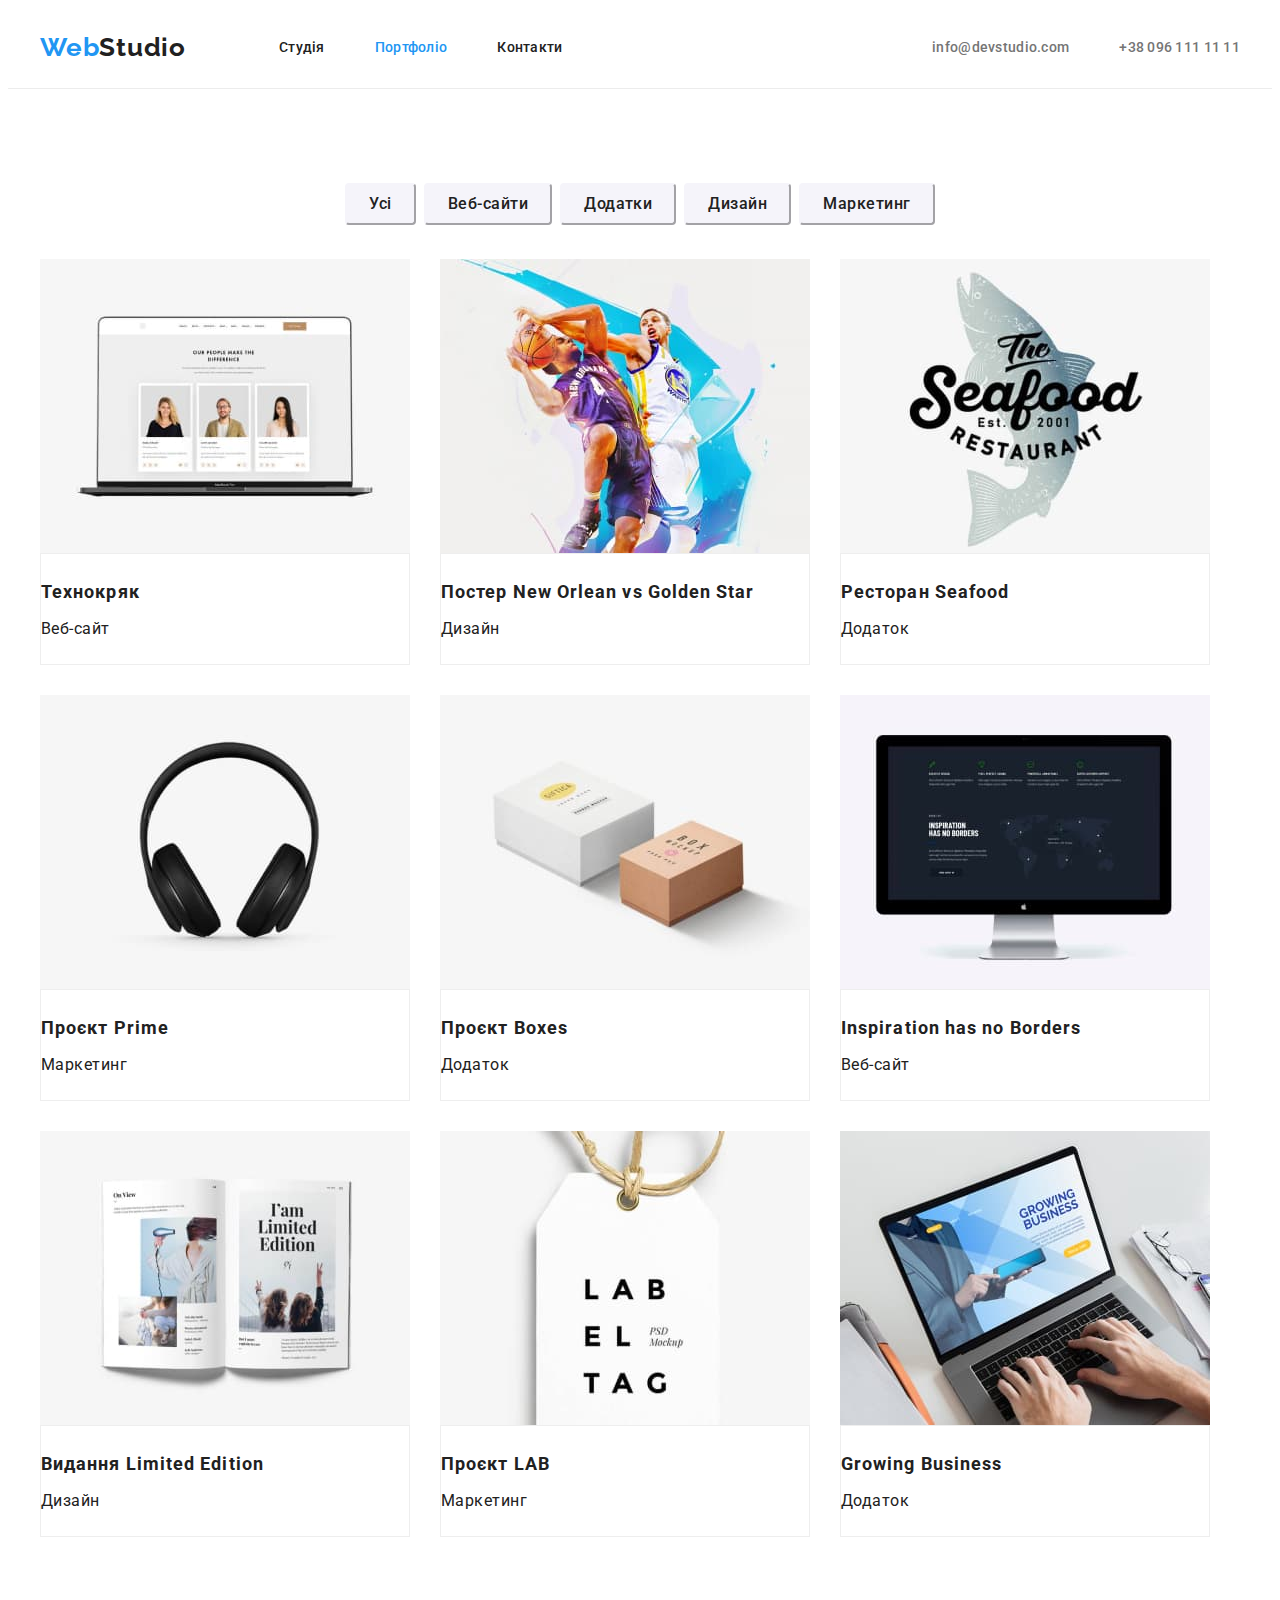
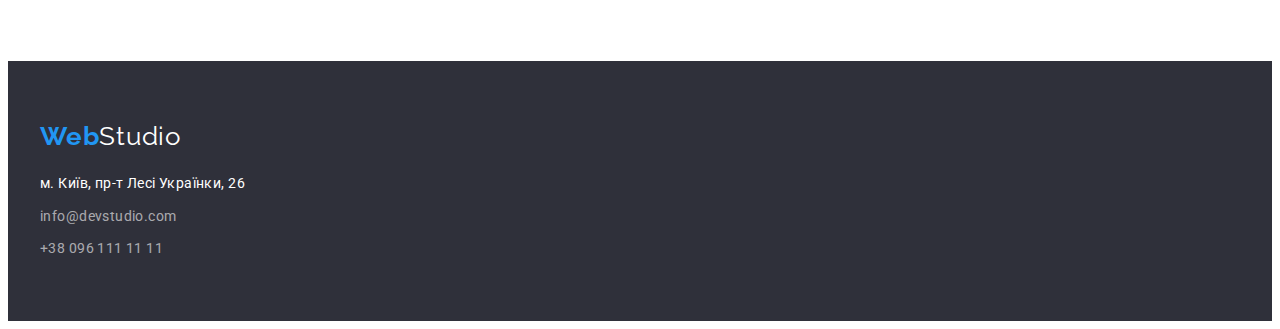
==== commit 9d61dbf1: "add details" ====
--- a/portfolio.html
+++ b/portfolio.html
@@ -22,8 +22,8 @@
       <nav class="nav-header">
         <a lang="en" class="header-logo link" href="./index.html"><span class="logo">Web</span>Studio</a>
         <ul class="nav-list list">
-          <li class="item"><a class="nav-link link current" href="./index.html">Студія</a></li>
-          <li class="item"><a class="nav-link link" href="./portfolio.html">Портфоліо</a></li>
+          <li class="item"><a class="nav-link link" href="./index.html">Студія</a></li>
+          <li class="item"><a class="nav-link link current" href="./portfolio.html">Портфоліо</a></li>
           <li class="item"><a class="nav-link link" href="">Контакти</a></li>
         </ul>
       </nav>
--- a/css/styles.css
+++ b/css/styles.css
@@ -172,6 +172,7 @@
 }
 
 .hero-button {
+  padding: 10px 32px;
   font-family: 'Roboto';
   font-weight: 700;
   font-size: 16px;
@@ -361,6 +362,7 @@
 /* portf-btn */
 
 .portfolio-btn {
+  padding: 6px 22px;
   font-family: 'Roboto';
   font-weight: 500;
   font-size: 16px;
@@ -378,6 +380,7 @@
 
 .portfolio-btn:hover,
 .portfolio-btn:focus {
+  padding: 6px 25px;
   font-size: 16px;
   line-height: 1.62;
   text-align: center;
@@ -405,12 +408,14 @@
 }
 
 .portfolio-item {
+  margin-bottom: 30px;
   width: 370px;
   background-color: var(--primary-background-color);
 }
 
 .text-block {
   padding: 20px 0;
+  border: 1px solid #EEEEEE;
 
 }
 
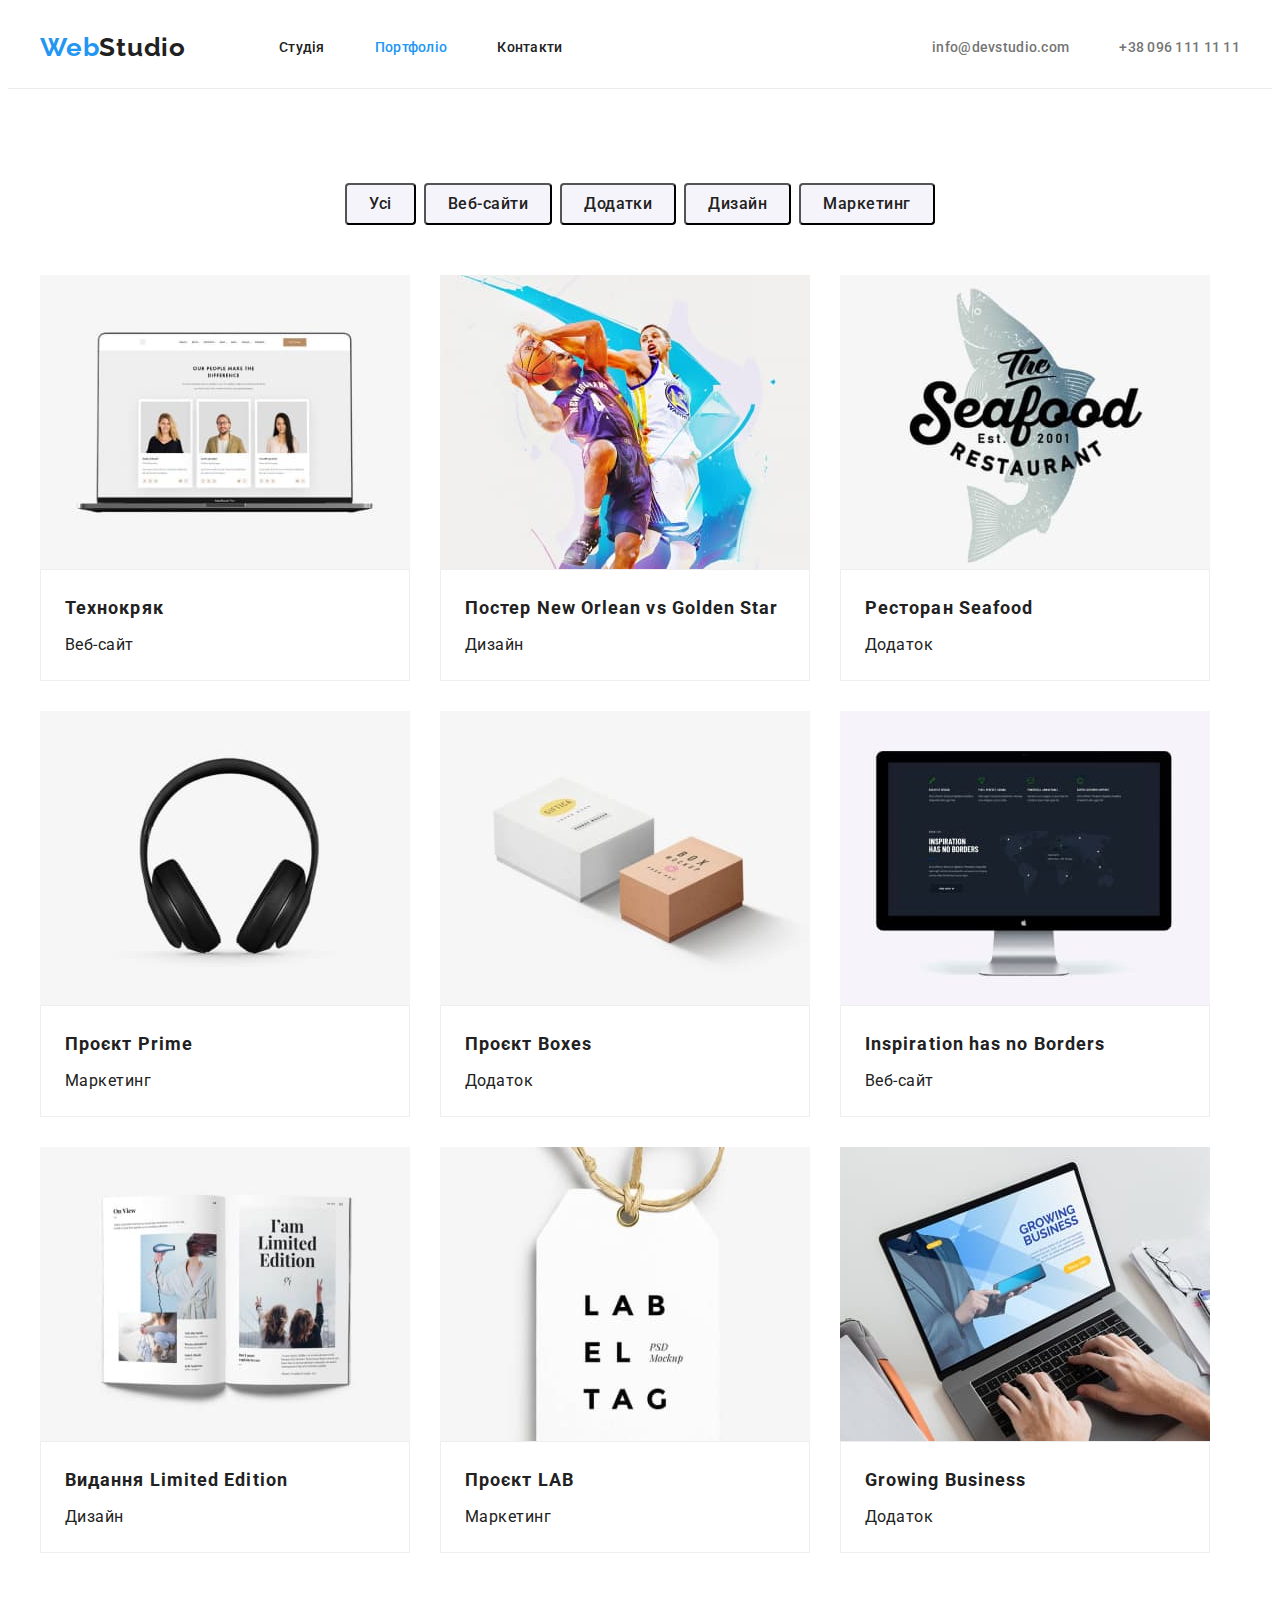
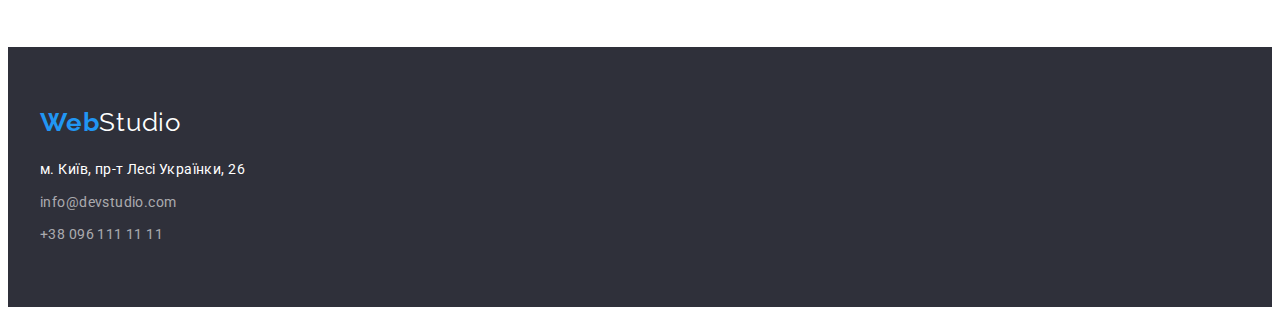
==== commit 976812be: "fixed" ====
--- a/portfolio.html
+++ b/portfolio.html
@@ -118,7 +118,7 @@
   </main>
 
   <footer class="footer">
-    <div class="footer-section container">
+    <div class="container">
       <a lang="en" class="footer-logo link" href="./index.html"><span class="logo">Web</span>Studio</a>
       <address>
         <ul class="footer-list list">
--- a/css/styles.css
+++ b/css/styles.css
@@ -158,6 +158,7 @@
 .hero {
   text-align: center;
   background-color: var(--secondary-background-color);
+  padding: 200px 0;
 }
 
 .hero-title {
@@ -190,6 +191,10 @@
 }
 
 /* Features */
+.features {
+  padding-bottom: 0px;
+}
+
 .list-title {
   margin-bottom: 10px;
 
@@ -273,8 +278,6 @@
 }
 
 .item-text {
-  padding-bottom: 30px;
-
   font-size: 16px;
   line-height: 1.19;
   text-align: center;
@@ -285,11 +288,8 @@
 
 /* FOOTER */
 .footer {
+  padding: 60px 0px;
   background-color: var(--secondary-background-color);
-}
-
-.footer-section {
-  padding: 60px 0px;
 }
 
 /* Logo */
@@ -351,7 +351,7 @@
 .protfolio-filter {
   display: flex;
   justify-content: center;
-  margin-bottom: 34px;
+  margin-bottom: 50px;
 }
 
 .protfolio-filter .item-button:not(:last-child) {
@@ -375,7 +375,6 @@
 
   cursor: pointer;
   border-radius: 4px;
-  border-color: #f5f4fa;
 }
 
 .portfolio-btn:hover,
@@ -391,7 +390,6 @@
 
   cursor: pointer;
   border-radius: 4px;
-  border-color: var(--accent-background-color);
 }
 
 .portfolio-list {
@@ -399,22 +397,23 @@
   flex-wrap: wrap;
 }
 
-.portfolio-list .portfolio-item {
+.portfolio-item {
   margin-right: 30px;
-}
-
-.portfolio-list .portfolio-item:nth-child(3n) {
-  margin-right: 0px;
-}
-
-.portfolio-item {
   margin-bottom: 30px;
   width: 370px;
   background-color: var(--primary-background-color);
 }
 
+.portfolio-item:nth-child(3n) {
+  margin-right: 0px;
+}
+
+.portfolio-item:nth-last-child(-n + 3) {
+  margin-bottom: 0px;
+}
+
 .text-block {
-  padding: 20px 0;
+  padding: 20px 24px;
   border: 1px solid #EEEEEE;
 
 }
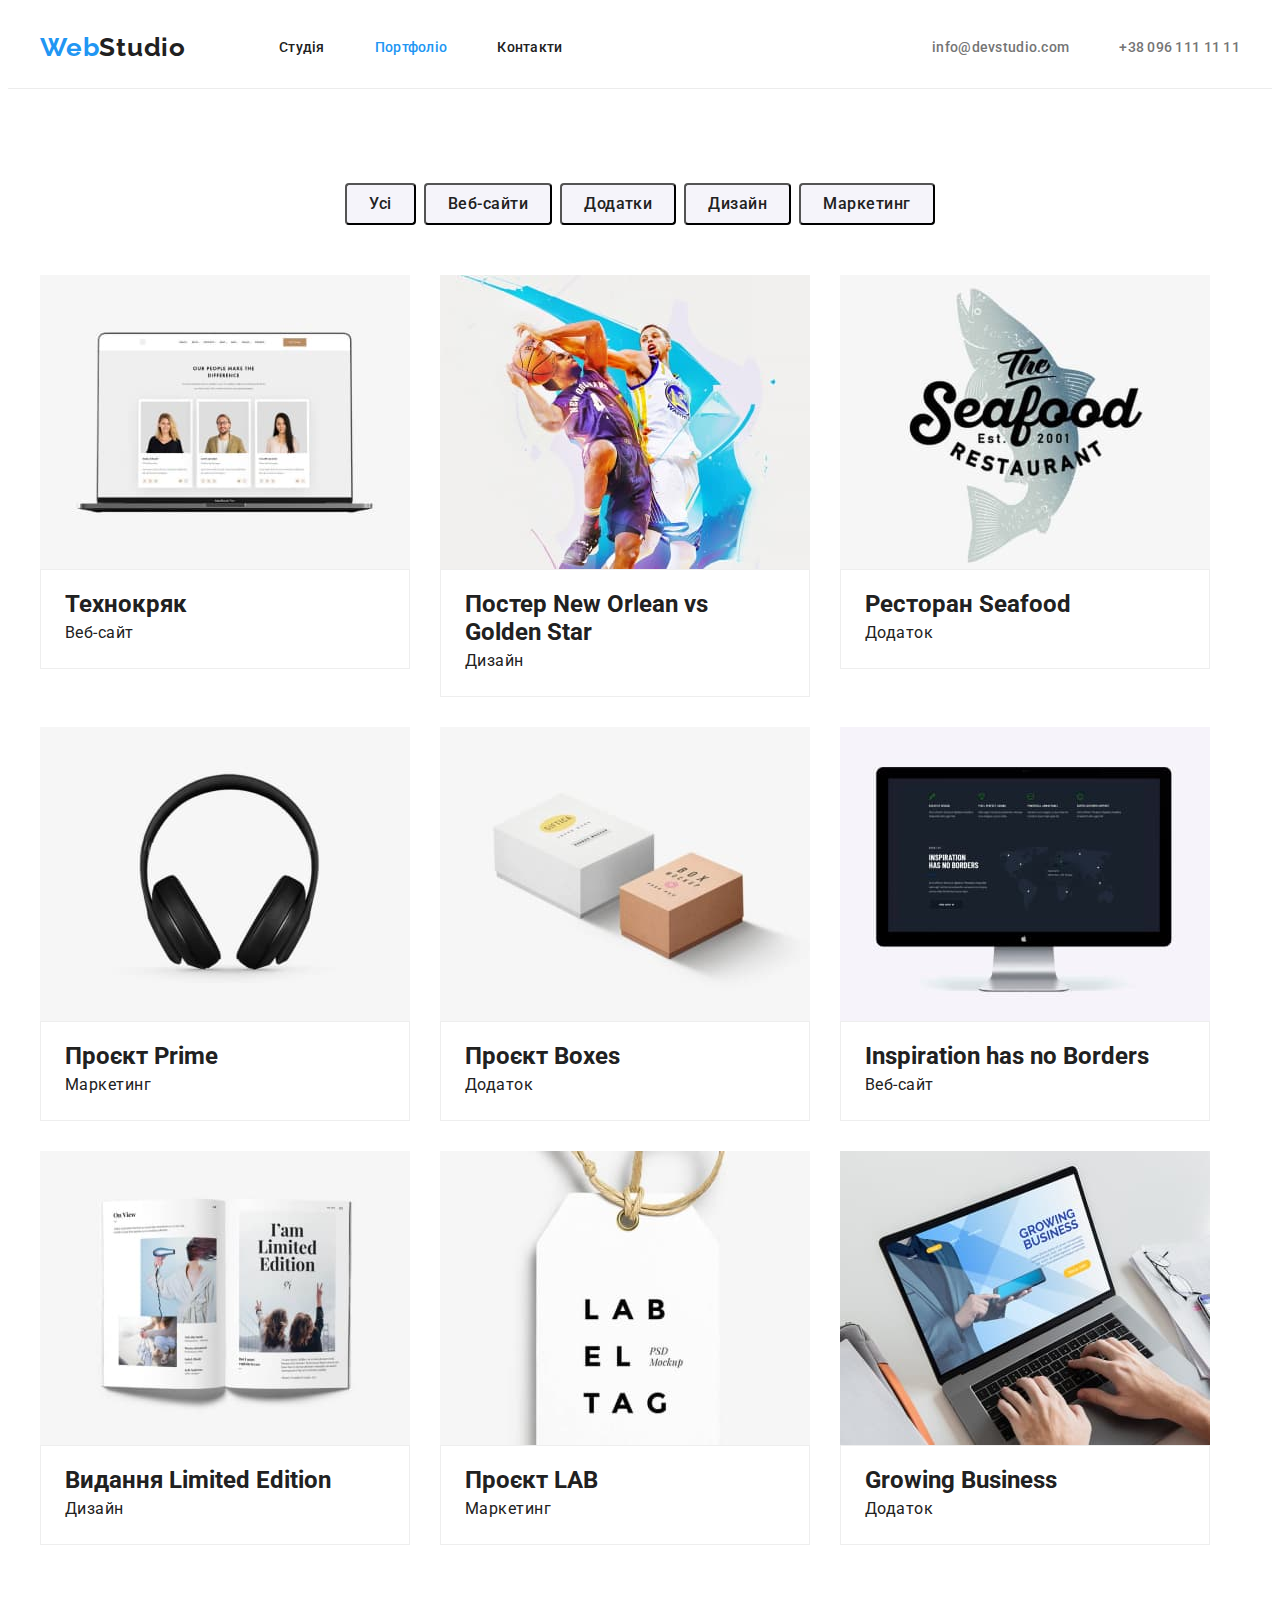
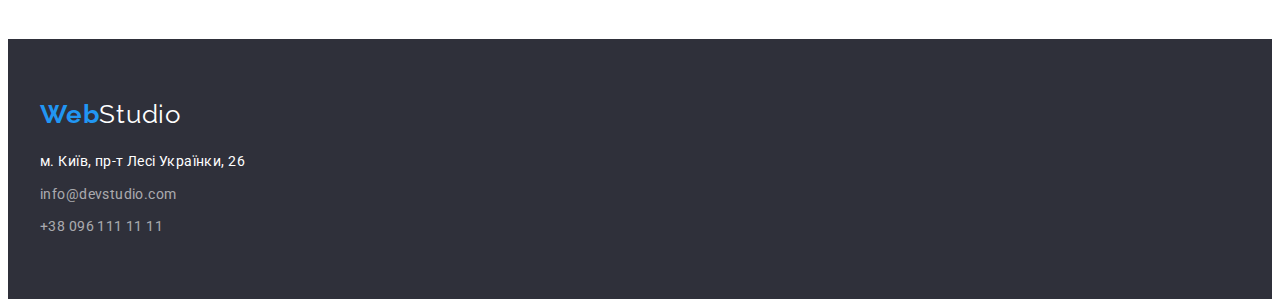
==== commit 0a9f9855: "Update portfolio.html" ====
--- a/portfolio.html
+++ b/portfolio.html
@@ -50,49 +50,49 @@
           <li class="portfolio-item">
             <img src="./images/portfolioimg1.jpg" alt="" width="370" />
             <div class="text-block">
-              <h2 class="portfolio-tittle">Технокряк</h2>
+              <h2 class="portfolio-title">Технокряк</h2>
               <p class="portfolio-text">Веб-сайт</p>
             </div>
           </li>
           <li class="portfolio-item">
             <img src="./images/portfolioimg2.jpg" alt="" width="370" />
             <div class="text-block">
-              <h2 class="portfolio-tittle">Постер New Orlean vs Golden Star</h2>
+              <h2 class="portfolio-title">Постер New Orlean vs Golden Star</h2>
               <p class="portfolio-text">Дизайн</p>
             </div>
           </li>
           <li class="portfolio-item">
             <img src="./images/portfolioimg3.jpg" alt="" width="370" />
             <div class="text-block">
-              <h2 class="portfolio-tittle">Ресторан Seafood</h2>
+              <h2 class="portfolio-title">Ресторан Seafood</h2>
               <p class="portfolio-text">Додаток</p>
             </div>
           </li>
           <li class="portfolio-item">
             <img src="./images/portfolioimg4.jpg" alt="" width="370" />
             <div class="text-block">
-              <h2 class="portfolio-tittle">Проєкт Prime</h2>
+              <h2 class="portfolio-title">Проєкт Prime</h2>
               <p class="portfolio-text">Маркетинг</p>
             </div>
           </li>
           <li class="portfolio-item">
             <img src="./images/portfolioimg5.jpg" alt="" width="370" />
             <div class="text-block">
-              <h2 class="portfolio-tittle">Проєкт Boxes</h2>
+              <h2 class="portfolio-title">Проєкт Boxes</h2>
               <p class="portfolio-text">Додаток</p>
             </div class="text-block">
           </li>
           <li class="portfolio-item">
             <img src="./images/portfolioimg6.jpg" alt="" width="370" />
             <div class="text-block">
-              <h2 class="portfolio-tittle">Inspiration has no Borders</h2>
+              <h2 class="portfolio-title">Inspiration has no Borders</h2>
               <p class="portfolio-text">Веб-сайт</p>
             </div>
           </li>
           <li class="portfolio-item">
             <img src="./images/portfolioimg7.jpg" alt="" width="370" />
             <div class="text-block">
-              <h2 class="portfolio-tittle">Видання Limited Edition</h2>
+              <h2 class="portfolio-title">Видання Limited Edition</h2>
               <p class="portfolio-text">Дизайн</p>
             </div>
           </li>
@@ -100,14 +100,14 @@
           <li class="portfolio-item">
             <img src="./images/portfolioimg8.jpg" alt="" width="370" />
             <div class="text-block">
-              <h2 class="portfolio-tittle">Проєкт LAB</h2>
+              <h2 class="portfolio-title">Проєкт LAB</h2>
               <p class="portfolio-text">Маркетинг</p>
             </div>
           </li>
           <li class="portfolio-item">
             <img src="./images/portfolioimg9.jpg" alt="" width="370" />
             <div class="text-block">
-              <h2 class="portfolio-tittle">Growing Business</h2>
+              <h2 class="portfolio-title">Growing Business</h2>
               <p class="portfolio-text">Додаток</p>
             </div>
           </li>
